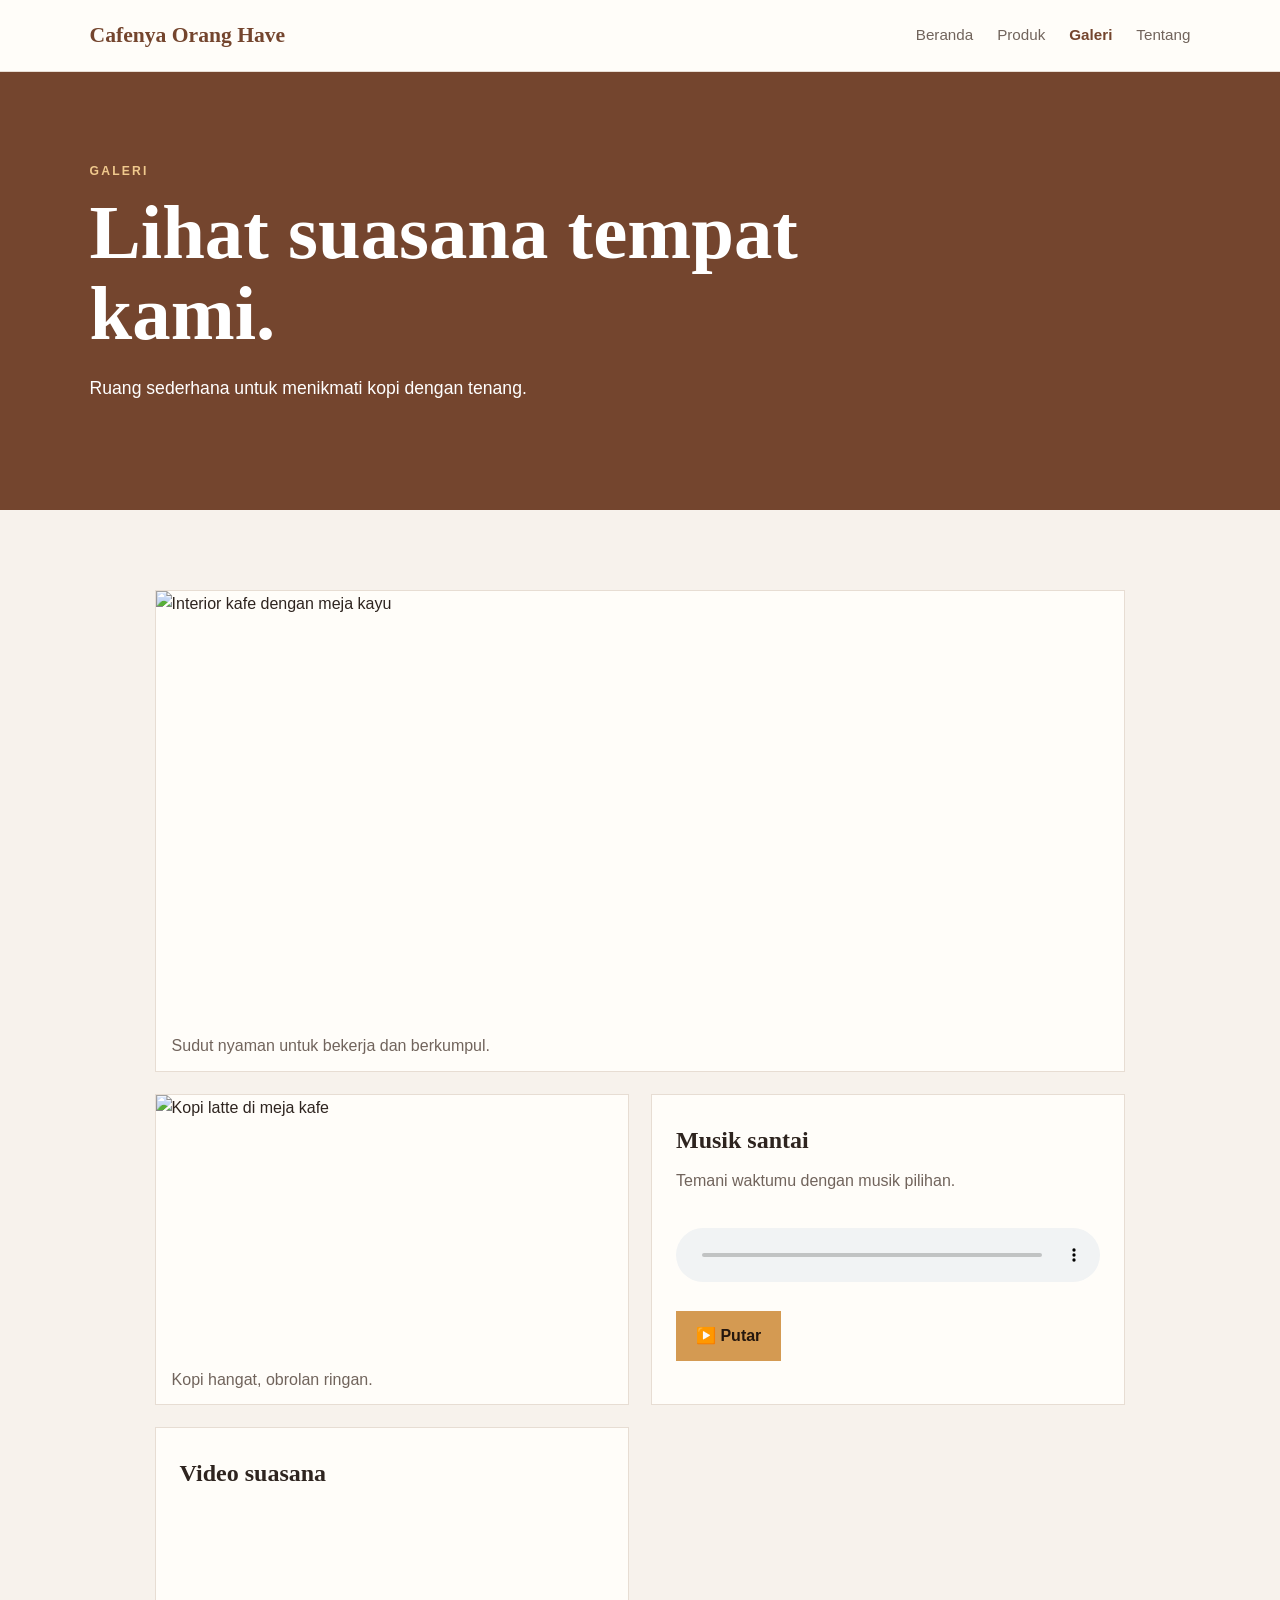
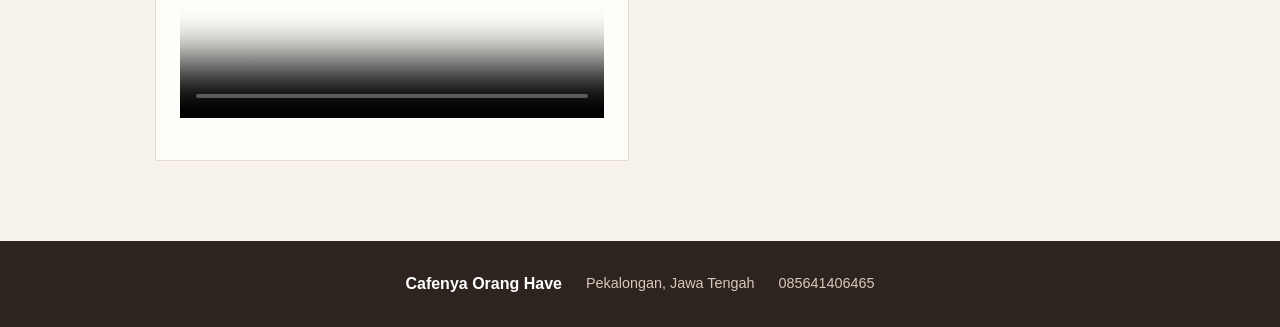
==== galeri.html @ 1b3164a5 "Sederhanakan website kafe" ====
<!DOCTYPE html>
<html lang="id">
<head><meta charset="UTF-8"><meta name="viewport" content="width=device-width, initial-scale=1.0"><title>Galeri | Cafenya Orang Have</title><link rel="stylesheet" href="css/style.css"></head>
<body>
	<header class="site-header"><a class="logo" href="index.html">Cafenya Orang Have</a><nav aria-label="Navigasi utama"><a href="index.html">Beranda</a><a href="produk.html">Produk</a><a class="active" href="galeri.html">Galeri</a><a href="tentang.html">Tentang</a></nav></header>
	<main>
		<section class="page-heading"><p class="eyebrow">GALERI</p><h1>Lihat suasana tempat kami.</h1><p>Ruang sederhana untuk menikmati kopi dengan tenang.</p></section>
		<section class="section gallery-grid"><figure class="gallery-main"><img src="https://images.unsplash.com/photo-1497366754035-f200968a6e72?auto=format&fit=crop&w=1200&q=80" alt="Interior kafe dengan meja kayu"><figcaption>Sudut nyaman untuk bekerja dan berkumpul.</figcaption></figure><figure><img src="https://images.unsplash.com/photo-1495474472287-4d71bcdd2085?auto=format&fit=crop&w=800&q=80" alt="Kopi latte di meja kafe"><figcaption>Kopi hangat, obrolan ringan.</figcaption></figure><article class="media-box"><h2>Musik santai</h2><p>Temani waktumu dengan musik pilihan.</p><audio id="cafeAudio" controls preload="none"><source src="https://www.soundhelix.com/examples/mp3/SoundHelix-Song-1.mp3" type="audio/mpeg">Browser tidak mendukung audio.</audio><button class="button button-primary" id="audioToggle" type="button">Putar musik</button></article><article class="media-box"><h2>Video suasana</h2><video controls preload="metadata" poster="https://images.unsplash.com/photo-1495474472287-4d71bcdd2085?auto=format&fit=crop&w=800&q=80"><source src="https://interactive-examples.mdn.mozilla.net/media/cc0-videos/flower.mp4" type="video/mp4">Browser tidak mendukung video.</video></article></section>
	</main>
	<footer><strong>Cafenya Orang Have</strong><span>Pekalongan, Jawa Tengah</span><span>085641406465</span></footer><script src="js/script.js"></script>
</body></html>
---- css/style.css ----
:root {
  --ink: #2e241f;
  --muted: #71645c;
  --coffee: #74452e;
  --cream: #f7f2ec;
  --paper: #fffdf9;
  --line: #e7ddd3;
  --accent: #d49a52;
}

* { box-sizing: border-box; }
html { scroll-behavior: smooth; }
body { margin: 0; background: var(--cream); color: var(--ink); font-family: "Trebuchet MS", sans-serif; line-height: 1.6; }
img, video { display: block; max-width: 100%; }
a { color: inherit; }

.site-header { align-items: center; background: var(--paper); border-bottom: 1px solid var(--line); display: flex; justify-content: space-between; padding: 18px 7%; position: sticky; top: 0; z-index: 10; }
.logo { color: var(--coffee); font-family: Georgia, serif; font-size: 1.35rem; font-weight: bold; text-decoration: none; }
nav { display: flex; flex-wrap: wrap; gap: 24px; }
nav a { color: var(--muted); font-size: .95rem; text-decoration: none; }
nav a:hover, nav a.active { color: var(--coffee); font-weight: bold; }

.hero { align-items: center; background: linear-gradient(90deg, rgba(39, 25, 18, .9), rgba(39, 25, 18, .3)), url("https://images.unsplash.com/photo-1497366754035-f200968a6e72?auto=format&fit=crop&w=1800&q=85") center/cover; color: white; display: flex; min-height: 600px; padding: 80px 8%; }
.hero-content { max-width: 650px; }
.hero h1, .page-heading h1 { font-family: Georgia, serif; font-size: clamp(2.6rem, 6vw, 5rem); line-height: 1.05; margin: 12px 0 20px; }
.hero p:not(.eyebrow), .page-heading p:not(.eyebrow) { font-size: 1.1rem; max-width: 600px; }
.eyebrow { color: var(--accent); font-size: .76rem; font-weight: bold; letter-spacing: .18em; margin: 0 0 12px; }
.page-heading { background: var(--coffee); color: white; padding: 90px 7%; }
.page-heading .eyebrow { color: #f0c98d; }
.page-heading h1 { max-width: 750px; }

.section { margin: 0 auto; max-width: 1150px; padding: 80px 7%; }
.section h2, .info-box h2, .media-box h2 { font-family: Georgia, serif; line-height: 1.15; margin: 8px 0 14px; }
.section-lead { color: var(--muted); max-width: 650px; }
.button-row { display: flex; flex-wrap: wrap; gap: 12px; margin-top: 28px; }
.button { border: 0; cursor: pointer; display: inline-block; font: inherit; font-weight: bold; padding: 12px 20px; text-decoration: none; }
.button-primary { background: var(--accent); color: #25170e; }
.button-light { background: white; color: var(--coffee); }
.feature-grid, .product-grid, .info-grid { display: grid; gap: 22px; grid-template-columns: repeat(3, 1fr); margin-top: 36px; }
.feature { border-top: 2px solid var(--accent); padding-top: 18px; }
.feature-number { color: var(--accent); font-weight: bold; }
.feature h3 { font-family: Georgia, serif; font-size: 1.35rem; margin: 16px 0 8px; }
.feature p, .product-card p, .info-box p, .media-box p { color: var(--muted); margin-top: 0; }

.product-grid { grid-template-columns: repeat(2, 1fr); }
.product-card, .info-box, .media-box { background: var(--paper); border: 1px solid var(--line); padding: 24px; }
.product-card { display: grid; grid-template-columns: 150px 1fr; gap: 20px; }
.product-card img { height: 150px; object-fit: cover; width: 100%; }
.product-card h2 { font-size: 1.3rem; }
.product-card strong { color: var(--coffee); }
.tag { color: var(--coffee); font-size: .75rem; font-weight: bold; letter-spacing: .08em; text-transform: uppercase; }
.price-section { border-top: 1px solid var(--line); max-width: none; }
.table-wrap { overflow-x: auto; }
table { border-collapse: collapse; margin-top: 25px; min-width: 550px; width: 100%; }
th, td { border-bottom: 1px solid var(--line); padding: 14px; text-align: left; }
th { color: var(--coffee); }

.gallery-grid { display: grid; gap: 22px; grid-template-columns: repeat(2, 1fr); }
.gallery-grid figure { background: var(--paper); border: 1px solid var(--line); margin: 0; }
.gallery-grid figure img { height: 260px; object-fit: cover; width: 100%; }
.gallery-grid figcaption { color: var(--muted); padding: 12px 16px; }
.gallery-main { grid-column: 1 / -1; }
.gallery-main img { height: 430px !important; }
.media-box audio, .media-box video { margin: 18px 0; width: 100%; }
.media-box .button { margin-top: 4px; }
.split-section { align-items: center; display: grid; gap: 50px; grid-template-columns: 1fr 1fr; }
.split-section img { height: 360px; object-fit: cover; width: 100%; }
.notice { color: var(--coffee) !important; font-weight: bold; min-height: 26px; }
.info-grid { grid-template-columns: repeat(3, 1fr); }
.info-box strong { color: var(--coffee); }
.text-link { color: var(--coffee); font-weight: bold; }
footer { align-items: center; background: #2e241f; color: white; display: flex; flex-wrap: wrap; gap: 24px; justify-content: center; padding: 30px 7%; }
footer span { color: #d8c8bb; font-size: .9rem; }

@media (max-width: 760px) {
  .site-header { align-items: flex-start; flex-direction: column; gap: 12px; }
  nav { gap: 14px; }
  .hero { min-height: 520px; padding: 60px 7%; }
  .section { padding-bottom: 60px; padding-top: 60px; }
  .feature-grid, .info-grid, .product-grid, .gallery-grid, .split-section { grid-template-columns: 1fr; }
  .gallery-main { grid-column: auto; }
  .gallery-main img, .gallery-grid figure img { height: 280px !important; }
  .product-card { grid-template-columns: 110px 1fr; padding: 16px; }
  .product-card img { height: 110px; }
  footer { align-items: flex-start; flex-direction: column; gap: 6px; }
}
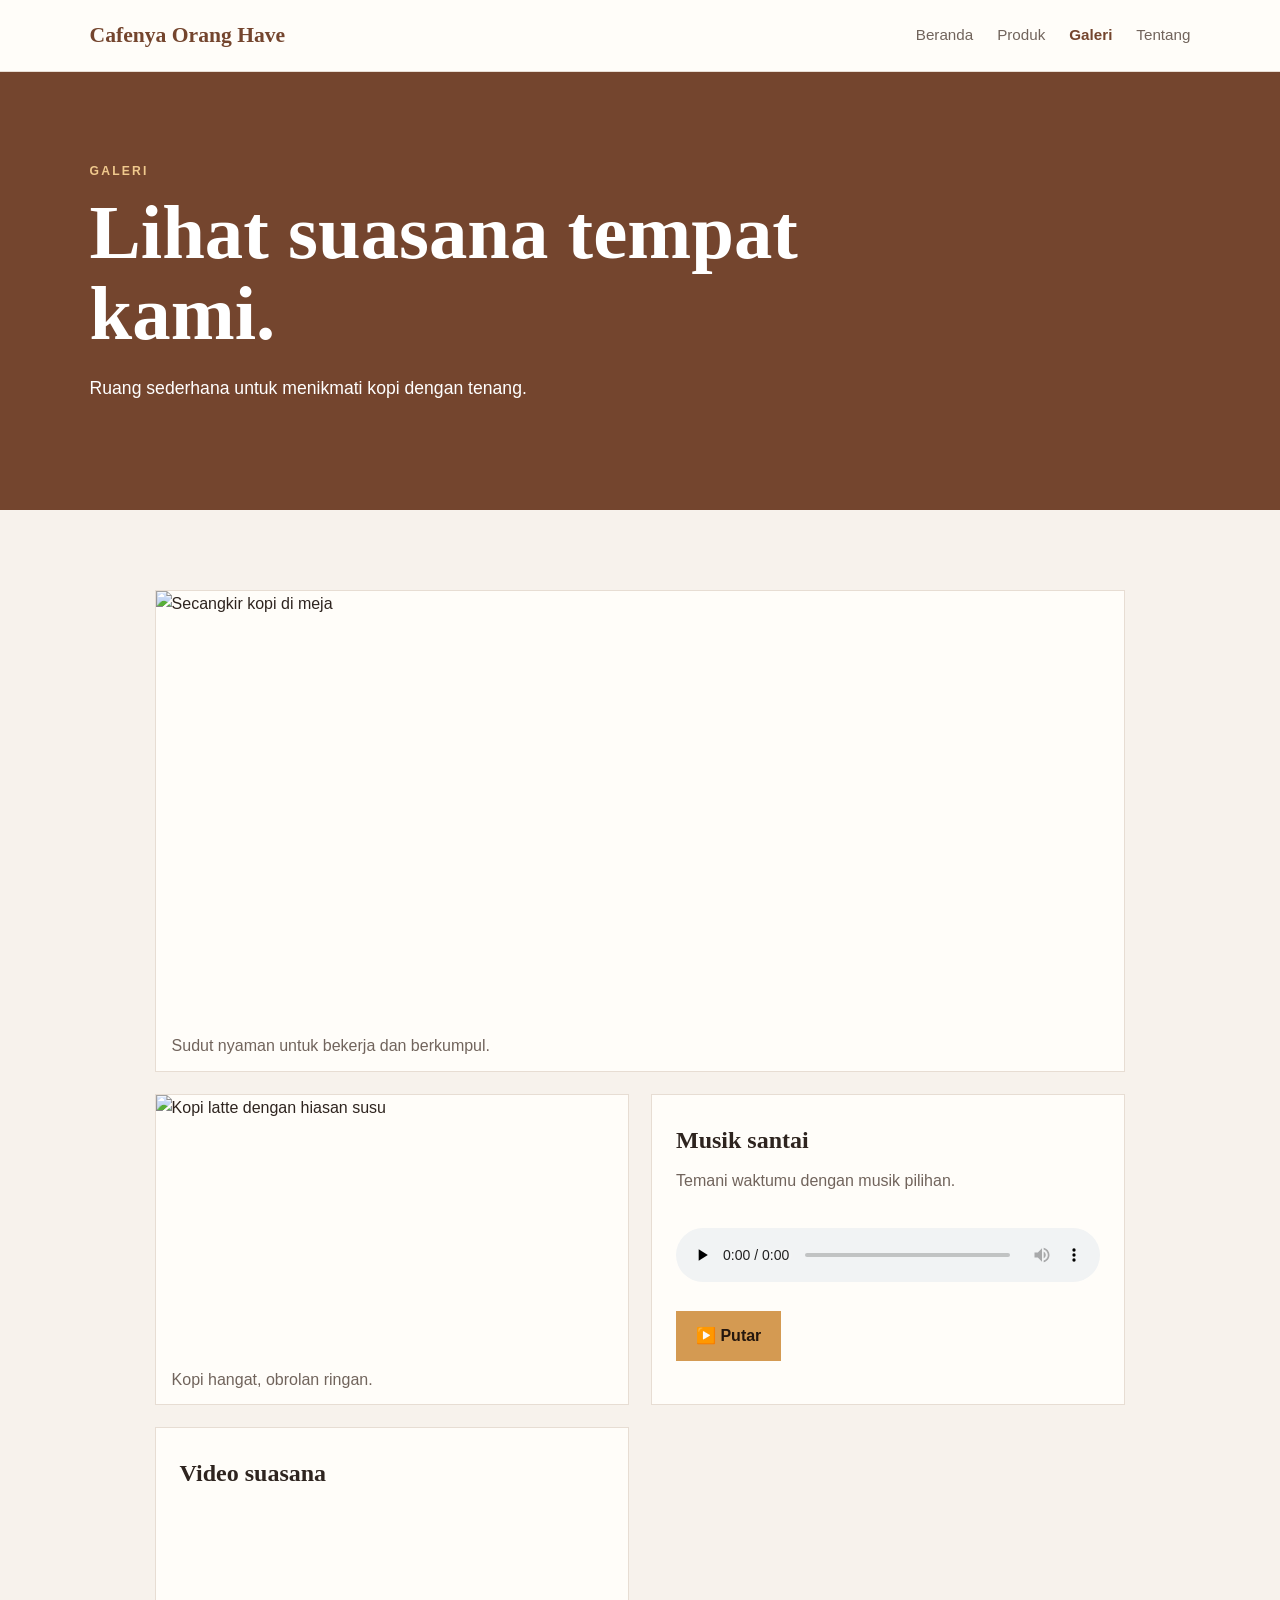
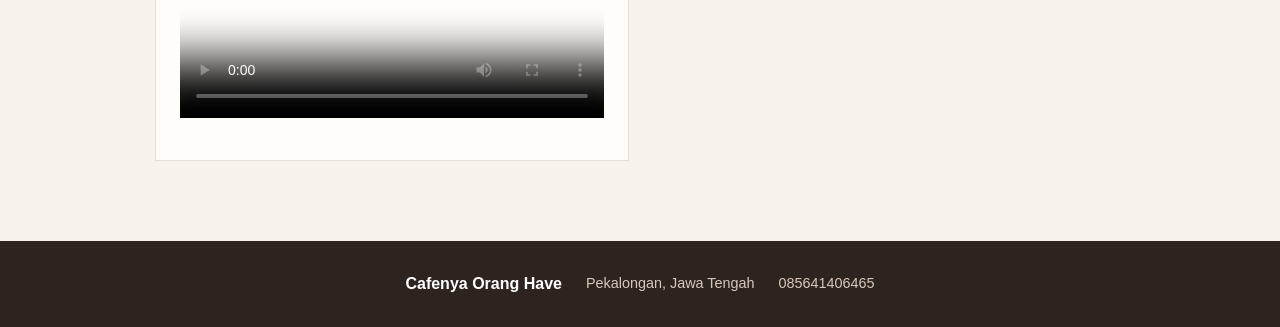
==== commit c9e980e8: "Ganti gambar Unsplash dengan Wikimedia" ====
--- a/galeri.html
+++ b/galeri.html
@@ -5,7 +5,7 @@
 	<header class="site-header"><a class="logo" href="index.html">Cafenya Orang Have</a><nav aria-label="Navigasi utama"><a href="index.html">Beranda</a><a href="produk.html">Produk</a><a class="active" href="galeri.html">Galeri</a><a href="tentang.html">Tentang</a></nav></header>
 	<main>
 		<section class="page-heading"><p class="eyebrow">GALERI</p><h1>Lihat suasana tempat kami.</h1><p>Ruang sederhana untuk menikmati kopi dengan tenang.</p></section>
-		<section class="section gallery-grid"><figure class="gallery-main"><img src="https://images.unsplash.com/photo-1497366754035-f200968a6e72?auto=format&fit=crop&w=1200&q=80" alt="Interior kafe dengan meja kayu"><figcaption>Sudut nyaman untuk bekerja dan berkumpul.</figcaption></figure><figure><img src="https://images.unsplash.com/photo-1495474472287-4d71bcdd2085?auto=format&fit=crop&w=800&q=80" alt="Kopi latte di meja kafe"><figcaption>Kopi hangat, obrolan ringan.</figcaption></figure><article class="media-box"><h2>Musik santai</h2><p>Temani waktumu dengan musik pilihan.</p><audio id="cafeAudio" controls preload="none"><source src="https://www.soundhelix.com/examples/mp3/SoundHelix-Song-1.mp3" type="audio/mpeg">Browser tidak mendukung audio.</audio><button class="button button-primary" id="audioToggle" type="button">Putar musik</button></article><article class="media-box"><h2>Video suasana</h2><video controls preload="metadata" poster="https://images.unsplash.com/photo-1495474472287-4d71bcdd2085?auto=format&fit=crop&w=800&q=80"><source src="https://interactive-examples.mdn.mozilla.net/media/cc0-videos/flower.mp4" type="video/mp4">Browser tidak mendukung video.</video></article></section>
+		<section class="section gallery-grid"><figure class="gallery-main"><img src="https://upload.wikimedia.org/wikipedia/commons/4/45/A_small_cup_of_coffee.JPG" alt="Secangkir kopi di meja"><figcaption>Sudut nyaman untuk bekerja dan berkumpul.</figcaption></figure><figure><img src="https://upload.wikimedia.org/wikipedia/commons/0/04/Latte_art_3.jpg" alt="Kopi latte dengan hiasan susu"><figcaption>Kopi hangat, obrolan ringan.</figcaption></figure><article class="media-box"><h2>Musik santai</h2><p>Temani waktumu dengan musik pilihan.</p><audio id="cafeAudio" controls preload="none"><source src="https://www.soundhelix.com/examples/mp3/SoundHelix-Song-1.mp3" type="audio/mpeg">Browser tidak mendukung audio.</audio><button class="button button-primary" id="audioToggle" type="button">Putar musik</button></article><article class="media-box"><h2>Video suasana</h2><video controls preload="metadata" poster="https://upload.wikimedia.org/wikipedia/commons/0/04/Latte_art_3.jpg"><source src="https://interactive-examples.mdn.mozilla.net/media/cc0-videos/flower.mp4" type="video/mp4">Browser tidak mendukung video.</video></article></section>
 	</main>
 	<footer><strong>Cafenya Orang Have</strong><span>Pekalongan, Jawa Tengah</span><span>085641406465</span></footer><script src="js/script.js"></script>
 </body></html>
--- a/css/style.css
+++ b/css/style.css
@@ -20,7 +20,7 @@
 nav a { color: var(--muted); font-size: .95rem; text-decoration: none; }
 nav a:hover, nav a.active { color: var(--coffee); font-weight: bold; }
 
-.hero { align-items: center; background: linear-gradient(90deg, rgba(39, 25, 18, .9), rgba(39, 25, 18, .3)), url("https://images.unsplash.com/photo-1497366754035-f200968a6e72?auto=format&fit=crop&w=1800&q=85") center/cover; color: white; display: flex; min-height: 600px; padding: 80px 8%; }
+.hero { align-items: center; background: linear-gradient(90deg, rgba(39, 25, 18, .9), rgba(39, 25, 18, .3)), url("https://upload.wikimedia.org/wikipedia/commons/4/45/A_small_cup_of_coffee.JPG") center/cover; color: white; display: flex; min-height: 600px; padding: 80px 8%; }
 .hero-content { max-width: 650px; }
 .hero h1, .page-heading h1 { font-family: Georgia, serif; font-size: clamp(2.6rem, 6vw, 5rem); line-height: 1.05; margin: 12px 0 20px; }
 .hero p:not(.eyebrow), .page-heading p:not(.eyebrow) { font-size: 1.1rem; max-width: 600px; }
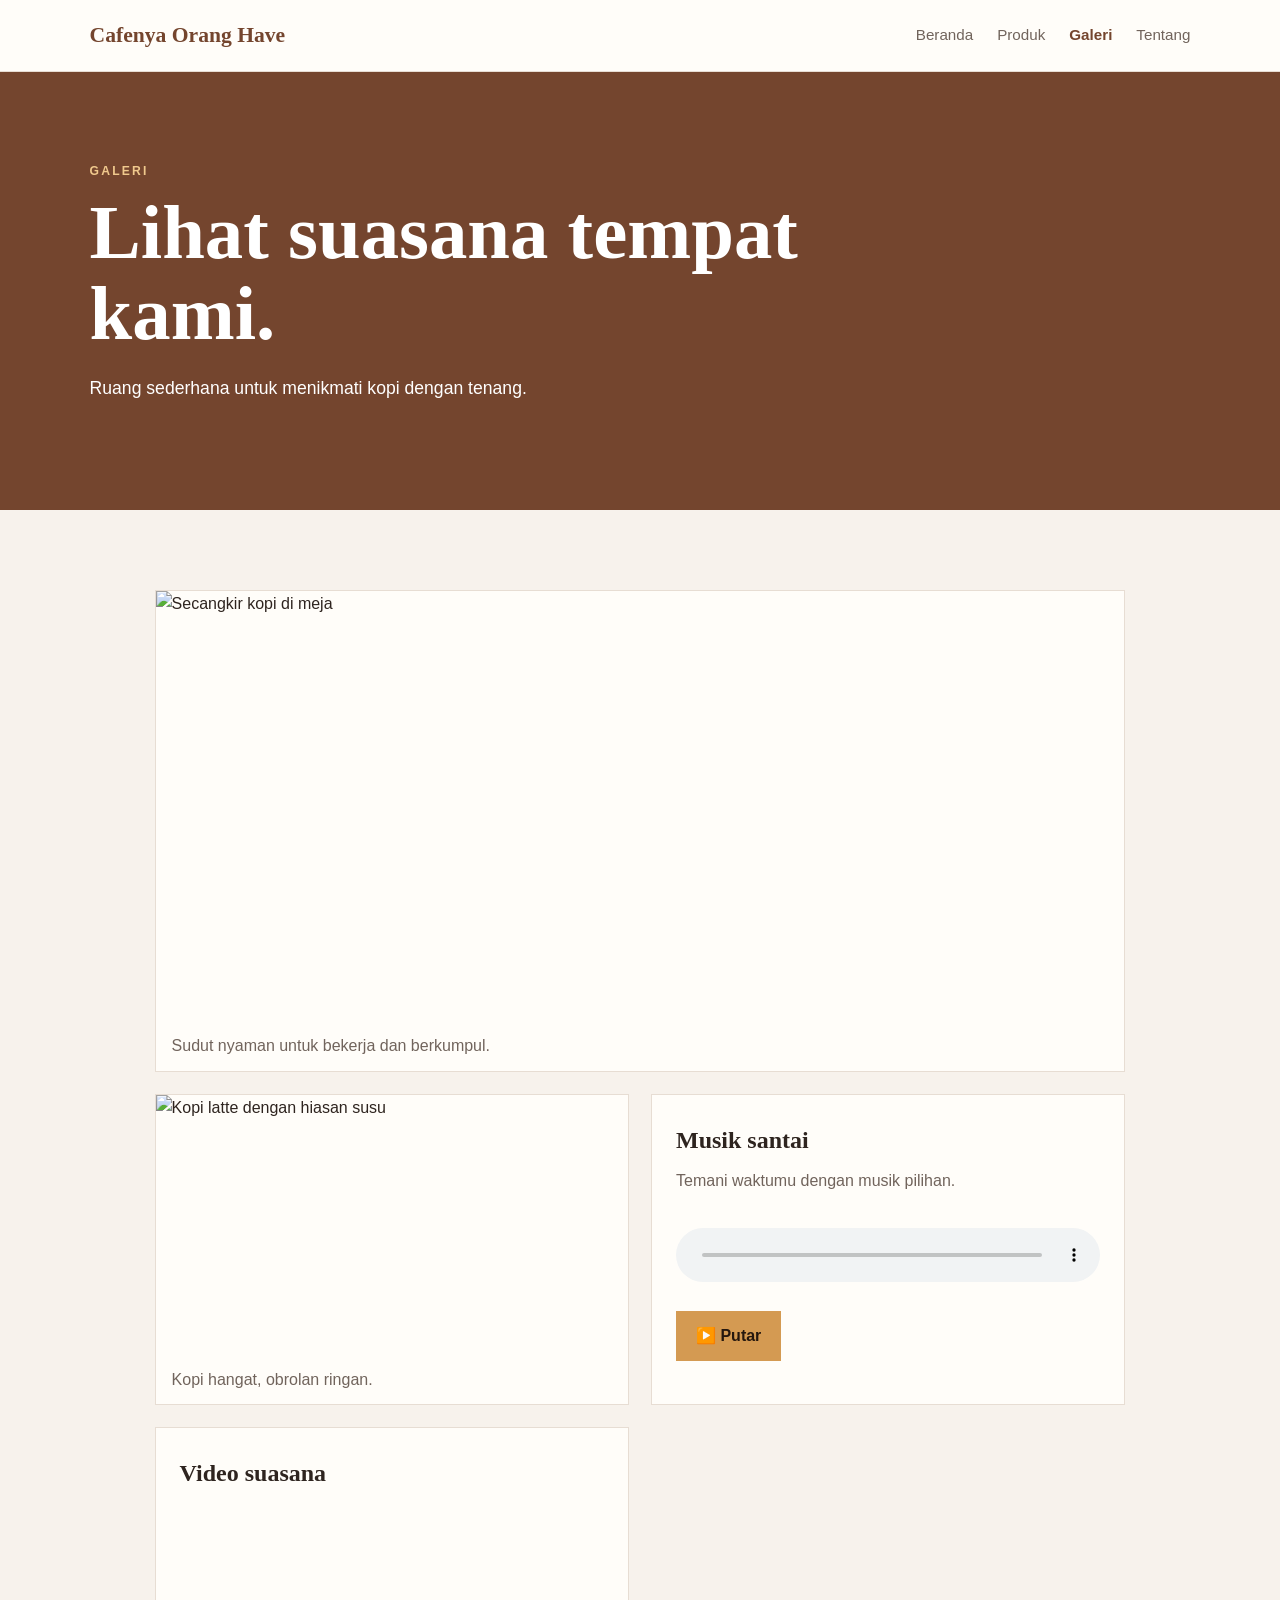
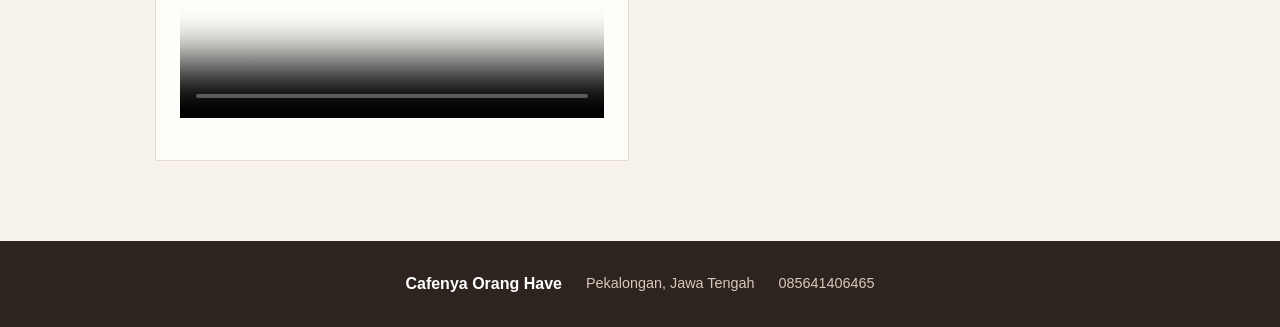
==== commit 9bd472b0: "Perbaiki URL gambar yang rusak" ====
--- a/galeri.html
+++ b/galeri.html
@@ -5,7 +5,7 @@
 	<header class="site-header"><a class="logo" href="index.html">Cafenya Orang Have</a><nav aria-label="Navigasi utama"><a href="index.html">Beranda</a><a href="produk.html">Produk</a><a class="active" href="galeri.html">Galeri</a><a href="tentang.html">Tentang</a></nav></header>
 	<main>
 		<section class="page-heading"><p class="eyebrow">GALERI</p><h1>Lihat suasana tempat kami.</h1><p>Ruang sederhana untuk menikmati kopi dengan tenang.</p></section>
-		<section class="section gallery-grid"><figure class="gallery-main"><img src="https://upload.wikimedia.org/wikipedia/commons/4/45/A_small_cup_of_coffee.JPG" alt="Secangkir kopi di meja"><figcaption>Sudut nyaman untuk bekerja dan berkumpul.</figcaption></figure><figure><img src="https://upload.wikimedia.org/wikipedia/commons/0/04/Latte_art_3.jpg" alt="Kopi latte dengan hiasan susu"><figcaption>Kopi hangat, obrolan ringan.</figcaption></figure><article class="media-box"><h2>Musik santai</h2><p>Temani waktumu dengan musik pilihan.</p><audio id="cafeAudio" controls preload="none"><source src="https://www.soundhelix.com/examples/mp3/SoundHelix-Song-1.mp3" type="audio/mpeg">Browser tidak mendukung audio.</audio><button class="button button-primary" id="audioToggle" type="button">Putar musik</button></article><article class="media-box"><h2>Video suasana</h2><video controls preload="metadata" poster="https://upload.wikimedia.org/wikipedia/commons/0/04/Latte_art_3.jpg"><source src="https://interactive-examples.mdn.mozilla.net/media/cc0-videos/flower.mp4" type="video/mp4">Browser tidak mendukung video.</video></article></section>
+		<section class="section gallery-grid"><figure class="gallery-main"><img src="https://upload.wikimedia.org/wikipedia/commons/7/76/Coffee_cup.jpg" alt="Secangkir kopi di meja"><figcaption>Sudut nyaman untuk bekerja dan berkumpul.</figcaption></figure><figure><img src="https://upload.wikimedia.org/wikipedia/commons/0/06/Latte_art.jpg" alt="Kopi latte dengan hiasan susu"><figcaption>Kopi hangat, obrolan ringan.</figcaption></figure><article class="media-box"><h2>Musik santai</h2><p>Temani waktumu dengan musik pilihan.</p><audio id="cafeAudio" controls preload="none"><source src="https://www.soundhelix.com/examples/mp3/SoundHelix-Song-1.mp3" type="audio/mpeg">Browser tidak mendukung audio.</audio><button class="button button-primary" id="audioToggle" type="button">Putar musik</button></article><article class="media-box"><h2>Video suasana</h2><video controls preload="metadata" poster="https://upload.wikimedia.org/wikipedia/commons/0/06/Latte_art.jpg"><source src="https://interactive-examples.mdn.mozilla.net/media/cc0-videos/flower.mp4" type="video/mp4">Browser tidak mendukung video.</video></article></section>
 	</main>
 	<footer><strong>Cafenya Orang Have</strong><span>Pekalongan, Jawa Tengah</span><span>085641406465</span></footer><script src="js/script.js"></script>
 </body></html>
--- a/css/style.css
+++ b/css/style.css
@@ -20,7 +20,7 @@
 nav a { color: var(--muted); font-size: .95rem; text-decoration: none; }
 nav a:hover, nav a.active { color: var(--coffee); font-weight: bold; }
 
-.hero { align-items: center; background: linear-gradient(90deg, rgba(39, 25, 18, .9), rgba(39, 25, 18, .3)), url("https://upload.wikimedia.org/wikipedia/commons/4/45/A_small_cup_of_coffee.JPG") center/cover; color: white; display: flex; min-height: 600px; padding: 80px 8%; }
+.hero { align-items: center; background: linear-gradient(90deg, rgba(39, 25, 18, .9), rgba(39, 25, 18, .3)), url("https://upload.wikimedia.org/wikipedia/commons/7/76/Coffee_cup.jpg") center/cover; color: white; display: flex; min-height: 600px; padding: 80px 8%; }
 .hero-content { max-width: 650px; }
 .hero h1, .page-heading h1 { font-family: Georgia, serif; font-size: clamp(2.6rem, 6vw, 5rem); line-height: 1.05; margin: 12px 0 20px; }
 .hero p:not(.eyebrow), .page-heading p:not(.eyebrow) { font-size: 1.1rem; max-width: 600px; }
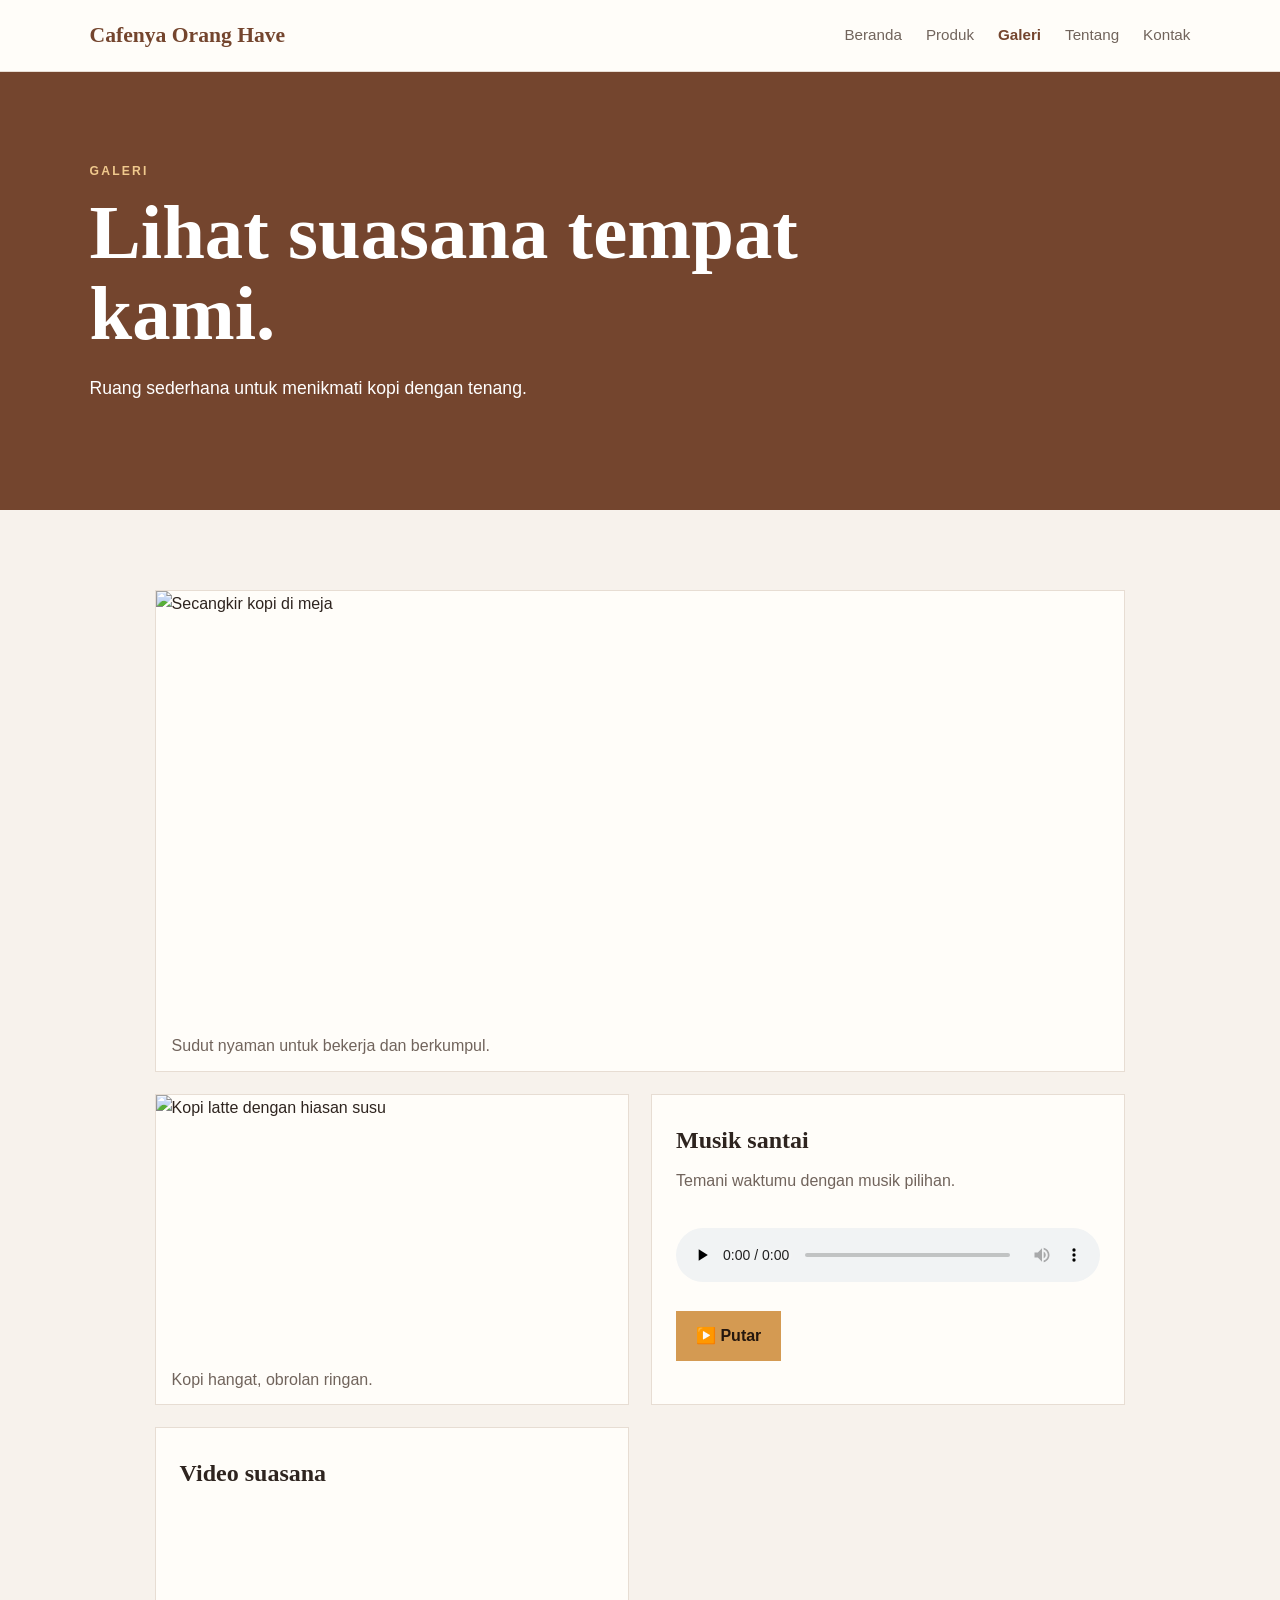
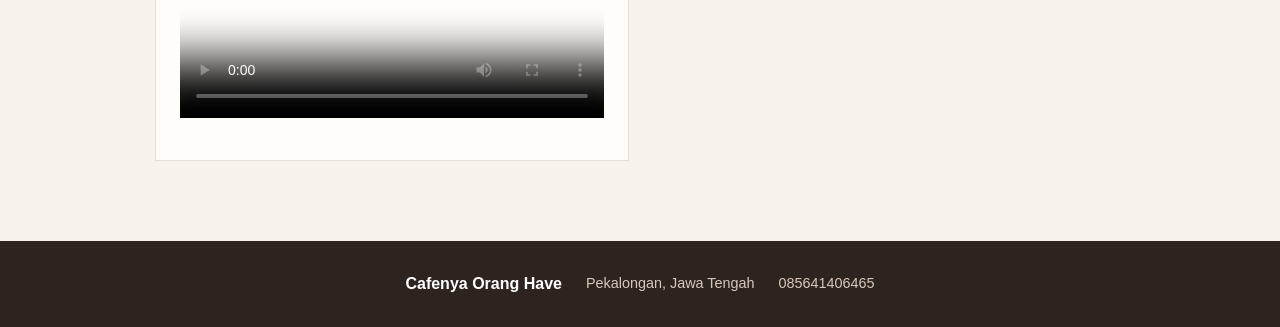
==== commit 68327c17: "Perbarui website UMKM dan aset" ====
--- a/galeri.html
+++ b/galeri.html
@@ -2,10 +2,10 @@
 <html lang="id">
 <head><meta charset="UTF-8"><meta name="viewport" content="width=device-width, initial-scale=1.0"><title>Galeri | Cafenya Orang Have</title><link rel="stylesheet" href="css/style.css"></head>
 <body>
-	<header class="site-header"><a class="logo" href="index.html">Cafenya Orang Have</a><nav aria-label="Navigasi utama"><a href="index.html">Beranda</a><a href="produk.html">Produk</a><a class="active" href="galeri.html">Galeri</a><a href="tentang.html">Tentang</a></nav></header>
+	<header class="site-header"><a class="logo" href="index.html">Cafenya Orang Have</a><nav aria-label="Navigasi utama"><a href="index.html">Beranda</a><a href="produk.html">Produk</a><a class="active" href="galeri.html">Galeri</a><a href="tentang.html">Tentang</a><a href="kontak.html">Kontak</a></nav></header>
 	<main>
 		<section class="page-heading"><p class="eyebrow">GALERI</p><h1>Lihat suasana tempat kami.</h1><p>Ruang sederhana untuk menikmati kopi dengan tenang.</p></section>
-		<section class="section gallery-grid"><figure class="gallery-main"><img src="https://upload.wikimedia.org/wikipedia/commons/7/76/Coffee_cup.jpg" alt="Secangkir kopi di meja"><figcaption>Sudut nyaman untuk bekerja dan berkumpul.</figcaption></figure><figure><img src="https://upload.wikimedia.org/wikipedia/commons/0/06/Latte_art.jpg" alt="Kopi latte dengan hiasan susu"><figcaption>Kopi hangat, obrolan ringan.</figcaption></figure><article class="media-box"><h2>Musik santai</h2><p>Temani waktumu dengan musik pilihan.</p><audio id="cafeAudio" controls preload="none"><source src="https://www.soundhelix.com/examples/mp3/SoundHelix-Song-1.mp3" type="audio/mpeg">Browser tidak mendukung audio.</audio><button class="button button-primary" id="audioToggle" type="button">Putar musik</button></article><article class="media-box"><h2>Video suasana</h2><video controls preload="metadata" poster="https://upload.wikimedia.org/wikipedia/commons/0/06/Latte_art.jpg"><source src="https://interactive-examples.mdn.mozilla.net/media/cc0-videos/flower.mp4" type="video/mp4">Browser tidak mendukung video.</video></article></section>
+		<section class="section gallery-grid"><figure class="gallery-main"><img src="https://assets.terradium.io/projects/a297a250-bbb0-5f55-bc32-b0bd9d6aa048/content/40d42fc2-e0ea-43e1-a3ba-d61d6334a533/featured.jpg" alt="Secangkir kopi di meja"><figcaption>Sudut nyaman untuk bekerja dan berkumpul.</figcaption></figure><figure><img src="https://upload.wikimedia.org/wikipedia/commons/0/06/Latte_art.jpg" alt="Kopi latte dengan hiasan susu"><figcaption>Kopi hangat, obrolan ringan.</figcaption></figure><article class="media-box"><h2>Musik santai</h2><p>Temani waktumu dengan musik pilihan.</p><audio id="cafeAudio" controls preload="none"><source src="https://www.soundhelix.com/examples/mp3/SoundHelix-Song-1.mp3" type="audio/mpeg">Browser tidak mendukung audio.</audio><button class="button button-primary" id="audioToggle" type="button">Putar musik</button></article><article class="media-box"><h2>Video suasana</h2><video controls preload="metadata" poster="https://upload.wikimedia.org/wikipedia/commons/0/06/Latte_art.jpg"><source src="https://interactive-examples.mdn.mozilla.net/media/cc0-videos/flower.mp4" type="video/mp4">Browser tidak mendukung video.</video></article></section>
 	</main>
 	<footer><strong>Cafenya Orang Have</strong><span>Pekalongan, Jawa Tengah</span><span>085641406465</span></footer><script src="js/script.js"></script>
 </body></html>
--- a/css/style.css
+++ b/css/style.css
@@ -69,6 +69,23 @@
 .info-grid { grid-template-columns: repeat(3, 1fr); }
 .info-box strong { color: var(--coffee); }
 .text-link { color: var(--coffee); font-weight: bold; }
+.contact-section { max-width: 1250px; }
+.contact-layout { display: grid; gap: 50px; grid-template-columns: minmax(220px, .7fr) minmax(0, 1.3fr); }
+.contact-layout h2 { font-family: Georgia, serif; line-height: 1.15; margin: 8px 0 14px; }
+.contact-form { background: var(--paper); border: 1px solid var(--line); padding: 28px; }
+.field { display: grid; gap: 6px; margin-bottom: 18px; }
+.field label, fieldset legend { font-weight: bold; }
+input, select, textarea { border: 1px solid var(--line); color: var(--ink); font: inherit; padding: 11px 12px; width: 100%; }
+input:focus, select:focus, textarea:focus { border-color: var(--coffee); outline: 2px solid rgba(212, 154, 82, .35); }
+.form-grid { display: grid; gap: 18px; grid-template-columns: repeat(2, 1fr); }
+fieldset { border: 1px solid var(--line); display: flex; flex-wrap: wrap; gap: 12px 22px; margin: 0 0 18px; padding: 14px; }
+fieldset legend { color: var(--coffee); padding: 0 6px; }
+fieldset label { color: var(--muted); }
+fieldset input { accent-color: var(--coffee); margin-right: 6px; width: auto; }
+.contact-form .button { border: 0; }
+.preview-box { border-top: 1px solid var(--line); margin-top: 28px; padding-top: 20px; }
+.preview-box h2 { font-size: 1.2rem; }
+.preview-box pre { background: var(--cream); color: var(--muted); overflow-x: auto; padding: 16px; white-space: pre-wrap; }
 footer { align-items: center; background: #2e241f; color: white; display: flex; flex-wrap: wrap; gap: 24px; justify-content: center; padding: 30px 7%; }
 footer span { color: #d8c8bb; font-size: .9rem; }
 
@@ -78,6 +95,7 @@
   .hero { min-height: 520px; padding: 60px 7%; }
   .section { padding-bottom: 60px; padding-top: 60px; }
   .feature-grid, .info-grid, .product-grid, .gallery-grid, .split-section { grid-template-columns: 1fr; }
+  .contact-layout, .form-grid { grid-template-columns: 1fr; }
   .gallery-main { grid-column: auto; }
   .gallery-main img, .gallery-grid figure img { height: 280px !important; }
   .product-card { grid-template-columns: 110px 1fr; padding: 16px; }
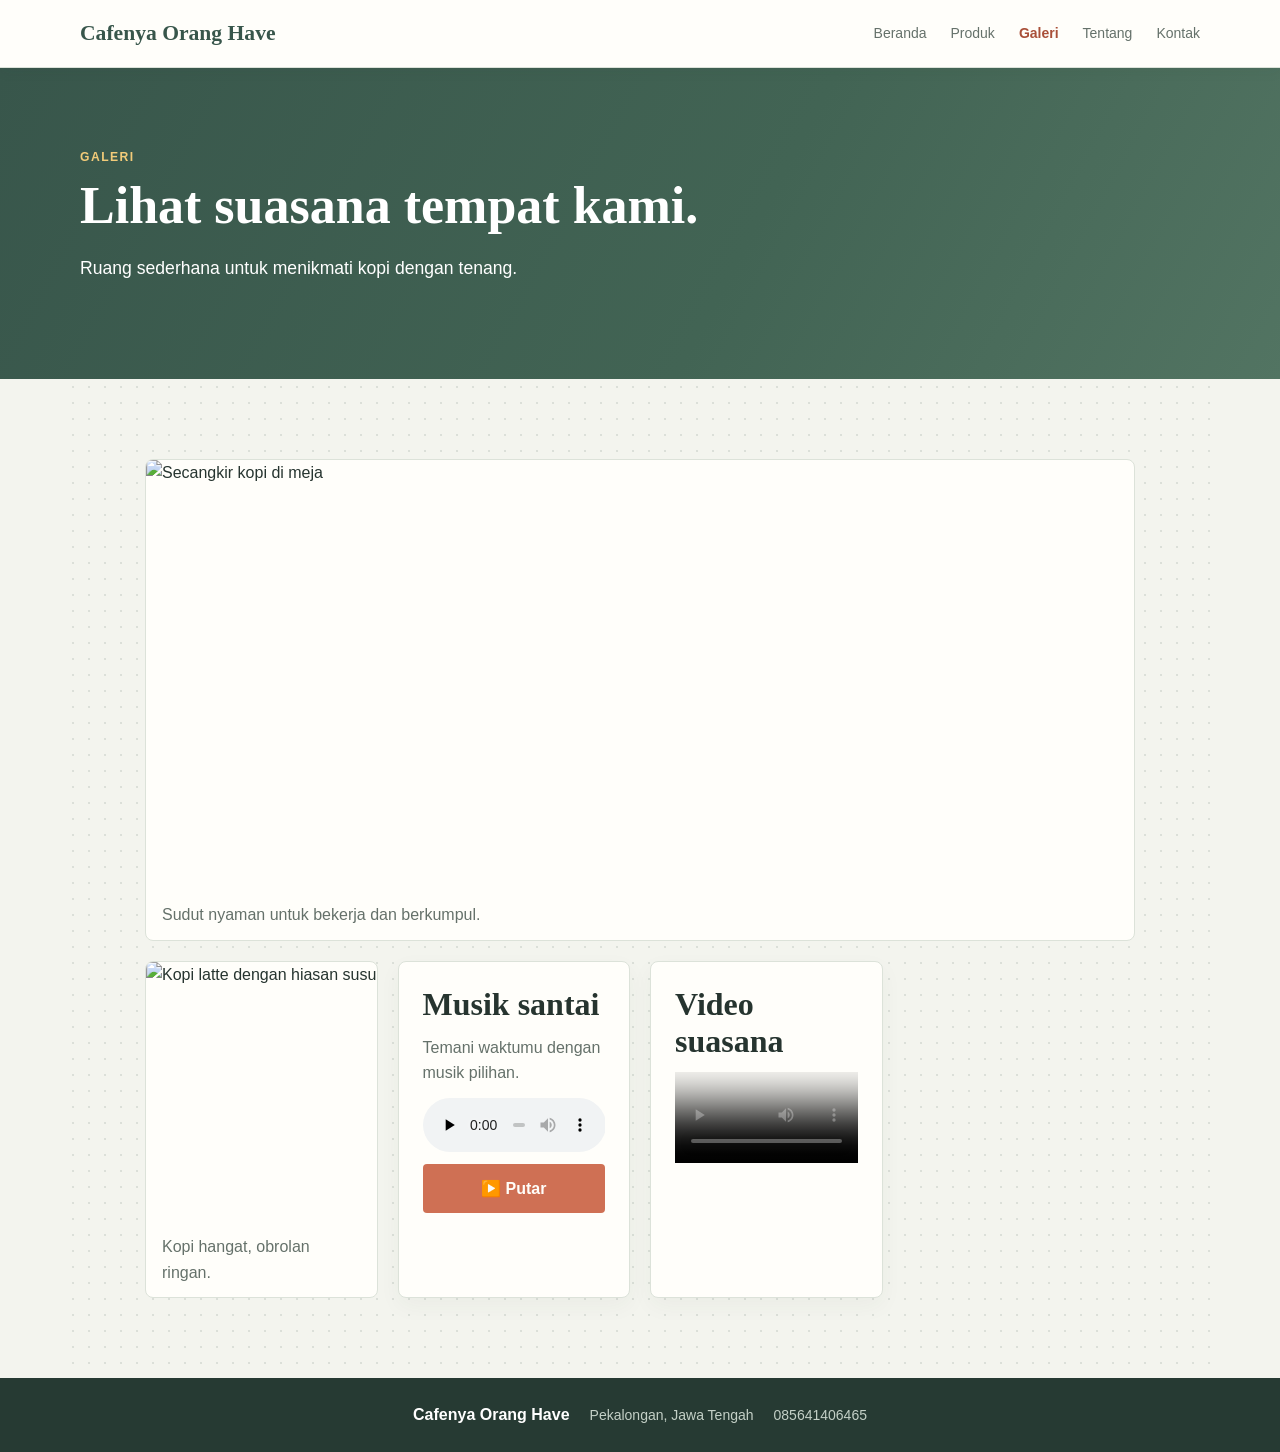
==== commit 0ca10dc5: "Complete responsive audit milestone" ====
--- a/galeri.html
+++ b/galeri.html
@@ -1,11 +1,11 @@
 <!DOCTYPE html>
 <html lang="id">
-<head><meta charset="UTF-8"><meta name="viewport" content="width=device-width, initial-scale=1.0"><title>Galeri | Cafenya Orang Have</title><link rel="stylesheet" href="css/style.css"></head>
+	<head><meta charset="UTF-8"><meta name="viewport" content="width=device-width, initial-scale=1.0"><title>Galeri | Cafenya Orang Have</title><link rel="stylesheet" href="css/style.css"><link rel="stylesheet" href="css/galeri.css"></head>
 <body>
 	<header class="site-header"><a class="logo" href="index.html">Cafenya Orang Have</a><nav aria-label="Navigasi utama"><a href="index.html">Beranda</a><a href="produk.html">Produk</a><a class="active" href="galeri.html">Galeri</a><a href="tentang.html">Tentang</a><a href="kontak.html">Kontak</a></nav></header>
 	<main>
 		<section class="page-heading"><p class="eyebrow">GALERI</p><h1>Lihat suasana tempat kami.</h1><p>Ruang sederhana untuk menikmati kopi dengan tenang.</p></section>
-		<section class="section gallery-grid"><figure class="gallery-main"><img src="https://assets.terradium.io/projects/a297a250-bbb0-5f55-bc32-b0bd9d6aa048/content/40d42fc2-e0ea-43e1-a3ba-d61d6334a533/featured.jpg" alt="Secangkir kopi di meja"><figcaption>Sudut nyaman untuk bekerja dan berkumpul.</figcaption></figure><figure><img src="https://upload.wikimedia.org/wikipedia/commons/0/06/Latte_art.jpg" alt="Kopi latte dengan hiasan susu"><figcaption>Kopi hangat, obrolan ringan.</figcaption></figure><article class="media-box"><h2>Musik santai</h2><p>Temani waktumu dengan musik pilihan.</p><audio id="cafeAudio" controls preload="none"><source src="https://www.soundhelix.com/examples/mp3/SoundHelix-Song-1.mp3" type="audio/mpeg">Browser tidak mendukung audio.</audio><button class="button button-primary" id="audioToggle" type="button">Putar musik</button></article><article class="media-box"><h2>Video suasana</h2><video controls preload="metadata" poster="https://upload.wikimedia.org/wikipedia/commons/0/06/Latte_art.jpg"><source src="https://interactive-examples.mdn.mozilla.net/media/cc0-videos/flower.mp4" type="video/mp4">Browser tidak mendukung video.</video></article></section>
+		<section class="section gallery-grid" aria-label="Galeri foto dan media"><figure class="gallery-main"><img src="https://assets.terradium.io/projects/a297a250-bbb0-5f55-bc32-b0bd9d6aa048/content/40d42fc2-e0ea-43e1-a3ba-d61d6334a533/featured.jpg" alt="Secangkir kopi di meja" width="1376" height="768"><figcaption>Sudut nyaman untuk bekerja dan berkumpul.</figcaption></figure><figure><img src="https://upload.wikimedia.org/wikipedia/commons/0/06/Latte_art.jpg" alt="Kopi latte dengan hiasan susu" width="1004" height="723"><figcaption>Kopi hangat, obrolan ringan.</figcaption></figure><article class="media-box"><h2>Musik santai</h2><p>Temani waktumu dengan musik pilihan.</p><audio id="cafeAudio" controls preload="none"><source src="https://www.soundhelix.com/examples/mp3/SoundHelix-Song-1.mp3" type="audio/mpeg">Browser tidak mendukung audio.</audio><button class="button button-primary" id="audioToggle" type="button">Putar musik</button></article><article class="media-box"><h2>Video suasana</h2><video controls preload="metadata" poster="https://upload.wikimedia.org/wikipedia/commons/0/06/Latte_art.jpg"><source src="https://interactive-examples.mdn.mozilla.net/media/cc0-videos/flower.mp4" type="video/mp4">Browser tidak mendukung video.</video></article></section>
 	</main>
 	<footer><strong>Cafenya Orang Have</strong><span>Pekalongan, Jawa Tengah</span><span>085641406465</span></footer><script src="js/script.js"></script>
 </body></html>
--- a/css/style.css
+++ b/css/style.css
@@ -1,104 +1,159 @@
 :root {
-  --ink: #2e241f;
-  --muted: #71645c;
-  --coffee: #74452e;
-  --cream: #f7f2ec;
-  --paper: #fffdf9;
-  --line: #e7ddd3;
-  --accent: #d49a52;
+  --ink: #26342f;
+  --muted: #65716a;
+  --coffee: #38564b;
+  --cream: #f3f4ee;
+  --paper: #fffefa;
+  --line: #dce2d9;
+  --accent: #cf7054;
+  --accent-deep: #a94f38;
+  --honey: #d5a84f;
+  --sage: #e5ebe3;
+  --footer: #263a33;
+  --footer-muted: #c4d0c7;
+  --focus-ring: rgba(207, 112, 84, .32);
+  --space-1: 4px;
+  --space-2: 8px;
+  --space-3: 12px;
+  --space-4: 16px;
+  --space-5: 20px;
+  --space-6: 24px;
+  --space-7: 28px;
+  --space-8: 32px;
+  --space-10: 40px;
+  --space-12: 48px;
+  --space-15: 60px;
+  --space-20: 80px;
+  --radius-sm: 4px;
+  --radius-md: 8px;
+  --font-body: "Trebuchet MS", sans-serif;
+  --font-display: Georgia, serif;
+  --text-small: .875rem;
+  --text-body: 1rem;
+  --text-lead: 1.1rem;
+  --text-subheading: 1.35rem;
+  --text-display: clamp(1.75rem, calc(1.25rem + 2.5vw), 3.5rem);
+  --page-gutter: clamp(20px, 7vw, 80px);
 }
 
-* { box-sizing: border-box; }
+*,
+*::before,
+*::after { box-sizing: border-box; }
 html { scroll-behavior: smooth; }
-body { margin: 0; background: var(--cream); color: var(--ink); font-family: "Trebuchet MS", sans-serif; line-height: 1.6; }
+body { margin: 0; background: var(--cream); color: var(--ink); font-family: var(--font-body); font-size: var(--text-body); line-height: 1.6; }
+h1, h2, h3 { color: inherit; font-family: var(--font-display); line-height: 1.15; }
+h2 { font-size: 2rem; }
 img, video { display: block; max-width: 100%; }
+audio { max-width: 100%; }
 a { color: inherit; }
+a:focus-visible, button:focus-visible, input:focus-visible, select:focus-visible, textarea:focus-visible { outline: 2px solid var(--coffee); outline-offset: 3px; }
 
-.site-header { align-items: center; background: var(--paper); border-bottom: 1px solid var(--line); display: flex; justify-content: space-between; padding: 18px 7%; position: sticky; top: 0; z-index: 10; }
-.logo { color: var(--coffee); font-family: Georgia, serif; font-size: 1.35rem; font-weight: bold; text-decoration: none; }
-nav { display: flex; flex-wrap: wrap; gap: 24px; }
-nav a { color: var(--muted); font-size: .95rem; text-decoration: none; }
-nav a:hover, nav a.active { color: var(--coffee); font-weight: bold; }
+.site-header { align-items: center; background: var(--paper); border-bottom: 1px solid var(--line); box-shadow: 0 3px 14px rgba(38, 58, 51, .05); display: flex; justify-content: space-between; padding: var(--space-4) var(--page-gutter); position: sticky; top: 0; z-index: 10; }
+.logo, .brand { color: var(--coffee); font-family: var(--font-display); font-size: 1.35rem; font-weight: bold; text-decoration: none; }
+nav { display: flex; flex-wrap: wrap; gap: var(--space-6); }
+nav a { color: var(--muted); font-size: var(--text-small); text-decoration: none; }
+nav a:hover, nav a.active, nav a[aria-current="page"] { color: var(--accent-deep); font-weight: bold; }
+.nav { align-items: center; flex: 1; }
+.nav ul { display: flex; flex-wrap: wrap; gap: var(--space-5); list-style: none; margin: 0 0 0 auto; padding: 0; }
+.nav a { display: inline-block; padding: var(--space-2) 0; }
+.skip-link { background: var(--paper); border: 1px solid var(--line); border-radius: var(--radius-sm); left: var(--space-4); padding: var(--space-2) var(--space-3); position: absolute; top: -100px; z-index: 20; }
+.skip-link:focus { top: var(--space-4); }
 
-.hero { align-items: center; background: linear-gradient(90deg, rgba(39, 25, 18, .9), rgba(39, 25, 18, .3)), url("https://upload.wikimedia.org/wikipedia/commons/7/76/Coffee_cup.jpg") center/cover; color: white; display: flex; min-height: 600px; padding: 80px 8%; }
+.hero { align-items: center; background: linear-gradient(90deg, rgba(28, 48, 40, .91), rgba(38, 61, 51, .34)), url("https://encrypted-tbn0.gstatic.com/images?q=tbn:ANd9GcRxkF2Qh8Mg9f2MZItOFIrlC7o8lB_KImjuRpJ8rQwmgIERSnuZ1sCwY2Ku&s=10") center/cover; color: white; display: flex; min-height: 600px; padding: var(--space-20) var(--page-gutter); }
 .hero-content { max-width: 650px; }
-.hero h1, .page-heading h1 { font-family: Georgia, serif; font-size: clamp(2.6rem, 6vw, 5rem); line-height: 1.05; margin: 12px 0 20px; }
-.hero p:not(.eyebrow), .page-heading p:not(.eyebrow) { font-size: 1.1rem; max-width: 600px; }
-.eyebrow { color: var(--accent); font-size: .76rem; font-weight: bold; letter-spacing: .18em; margin: 0 0 12px; }
-.page-heading { background: var(--coffee); color: white; padding: 90px 7%; }
-.page-heading .eyebrow { color: #f0c98d; }
+.hero h1, .page-heading h1 { font-size: var(--text-display); line-height: 1.05; margin: var(--space-3) 0 var(--space-5); }
+.hero p:not(.eyebrow), .page-heading p:not(.eyebrow) { font-size: var(--text-lead); max-width: 600px; }
+.eyebrow { color: var(--accent-deep); font-size: .76rem; font-weight: bold; letter-spacing: .12em; margin: 0 0 var(--space-3); }
+.hero .eyebrow, .page-heading .eyebrow { color: #f2cb79; }
+.page-heading { background: linear-gradient(118deg, #38564b 0%, #426454 58%, #527462 100%); color: white; padding: var(--space-20) var(--page-gutter); }
 .page-heading h1 { max-width: 750px; }
 
-.section { margin: 0 auto; max-width: 1150px; padding: 80px 7%; }
-.section h2, .info-box h2, .media-box h2 { font-family: Georgia, serif; line-height: 1.15; margin: 8px 0 14px; }
+.section { margin: 0 auto; max-width: 1150px; padding: var(--space-20) var(--page-gutter); }
+.section h2, .info-box h2, .media-box h2 { margin: var(--space-2) 0 var(--space-3); }
 .section-lead { color: var(--muted); max-width: 650px; }
-.button-row { display: flex; flex-wrap: wrap; gap: 12px; margin-top: 28px; }
-.button { border: 0; cursor: pointer; display: inline-block; font: inherit; font-weight: bold; padding: 12px 20px; text-decoration: none; }
-.button-primary { background: var(--accent); color: #25170e; }
-.button-light { background: white; color: var(--coffee); }
-.feature-grid, .product-grid, .info-grid { display: grid; gap: 22px; grid-template-columns: repeat(3, 1fr); margin-top: 36px; }
-.feature { border-top: 2px solid var(--accent); padding-top: 18px; }
-.feature-number { color: var(--accent); font-weight: bold; }
-.feature h3 { font-family: Georgia, serif; font-size: 1.35rem; margin: 16px 0 8px; }
+.button-row { display: flex; flex-wrap: wrap; gap: var(--space-3); margin-top: var(--space-7); }
+.button { border: 0; border-radius: var(--radius-sm); cursor: pointer; display: inline-block; font: inherit; font-weight: bold; padding: var(--space-3) var(--space-5); text-decoration: none; }
+.button-primary { background: var(--accent); color: #fffefa; }
+.button-light { background: var(--paper); color: var(--coffee); }
+.button:hover { filter: brightness(.94); transform: translateY(-1px); }
+.feature-grid, .product-grid, .info-grid { display: grid; gap: var(--space-5); grid-template-columns: repeat(3, minmax(0, 1fr)); margin-top: var(--space-8); }
+.feature-grid { grid-template-columns: repeat(auto-fit, minmax(min(100%, 220px), 1fr)); }
+.feature { border-top: 2px solid var(--honey); display: flex; flex-direction: column; padding-top: var(--space-4); }
+.feature-number { color: var(--accent-deep); font-weight: bold; }
+.feature h3 { font-size: var(--text-subheading); margin: var(--space-4) 0 var(--space-2); }
 .feature p, .product-card p, .info-box p, .media-box p { color: var(--muted); margin-top: 0; }
 
 .product-grid { grid-template-columns: repeat(2, 1fr); }
-.product-card, .info-box, .media-box { background: var(--paper); border: 1px solid var(--line); padding: 24px; }
-.product-card { display: grid; grid-template-columns: 150px 1fr; gap: 20px; }
-.product-card img { height: 150px; object-fit: cover; width: 100%; }
-.product-card h2 { font-size: 1.3rem; }
-.product-card strong { color: var(--coffee); }
+.product-card, .info-box, .media-box { background: var(--paper); border: 1px solid var(--line); border-radius: var(--radius-md); box-shadow: 0 8px 22px rgba(38, 58, 51, .045); padding: var(--space-6); }
+.product-card { display: flex; flex-direction: column; gap: var(--space-4); }
+.product-card > img { aspect-ratio: 16 / 9; border-radius: var(--radius-sm); height: auto; object-fit: cover; width: 100%; }
+.product-card > div { display: flex; flex: 1; flex-direction: column; }
+.product-card h2 { font-size: 1.3rem; margin: var(--space-2) 0; }
+.product-card p { flex: 1; margin-bottom: var(--space-3); }
+.product-card strong { color: var(--coffee); padding-top: var(--space-2); }
+.product-card .button { align-self: flex-start; font-size: .75rem; padding: var(--space-1) var(--space-3); }
+.product-actions { display: flex; flex-wrap: wrap; gap: var(--space-2); margin-top: var(--space-4); }
 .tag { color: var(--coffee); font-size: .75rem; font-weight: bold; letter-spacing: .08em; text-transform: uppercase; }
 .price-section { border-top: 1px solid var(--line); max-width: none; }
 .table-wrap { overflow-x: auto; }
-table { border-collapse: collapse; margin-top: 25px; min-width: 550px; width: 100%; }
-th, td { border-bottom: 1px solid var(--line); padding: 14px; text-align: left; }
-th { color: var(--coffee); }
+table { border-collapse: collapse; margin-top: var(--space-6); min-width: 550px; width: 100%; }
+th, td { border-bottom: 1px solid var(--line); padding: var(--space-3); text-align: left; }
+th { background: var(--sage); color: var(--coffee); }
 
-.gallery-grid { display: grid; gap: 22px; grid-template-columns: repeat(2, 1fr); }
-.gallery-grid figure { background: var(--paper); border: 1px solid var(--line); margin: 0; }
+.gallery-grid { display: grid; gap: var(--space-5); grid-template-columns: repeat(2, 1fr); }
+.gallery-grid figure { background: var(--paper); border: 1px solid var(--line); border-radius: var(--radius-md); margin: 0; overflow: hidden; }
 .gallery-grid figure img { height: 260px; object-fit: cover; width: 100%; }
-.gallery-grid figcaption { color: var(--muted); padding: 12px 16px; }
+.gallery-grid figcaption { color: var(--muted); padding: var(--space-3) var(--space-4); }
 .gallery-main { grid-column: 1 / -1; }
 .gallery-main img { height: 430px !important; }
-.media-box audio, .media-box video { margin: 18px 0; width: 100%; }
-.media-box .button { margin-top: 4px; }
-.split-section { align-items: center; display: grid; gap: 50px; grid-template-columns: 1fr 1fr; }
-.split-section img { height: 360px; object-fit: cover; width: 100%; }
+.media-box audio, .media-box video { margin: var(--space-4) 0; width: 100%; }
+.media-box .button { margin-top: var(--space-1); }
+.split-section { align-items: center; display: grid; gap: var(--space-12); grid-template-columns: 1fr 1fr; }
+.split-section img { border-radius: var(--radius-md); height: 360px; object-fit: cover; width: 100%; }
 .notice { color: var(--coffee) !important; font-weight: bold; min-height: 26px; }
 .info-grid { grid-template-columns: repeat(3, 1fr); }
 .info-box strong { color: var(--coffee); }
 .text-link { color: var(--coffee); font-weight: bold; }
 .contact-section { max-width: 1250px; }
-.contact-layout { display: grid; gap: 50px; grid-template-columns: minmax(220px, .7fr) minmax(0, 1.3fr); }
-.contact-layout h2 { font-family: Georgia, serif; line-height: 1.15; margin: 8px 0 14px; }
-.contact-form { background: var(--paper); border: 1px solid var(--line); padding: 28px; }
-.field { display: grid; gap: 6px; margin-bottom: 18px; }
+.contact-layout { display: grid; gap: var(--space-12); grid-template-columns: minmax(220px, .7fr) minmax(0, 1.3fr); }
+.contact-layout h2 { margin: var(--space-2) 0 var(--space-3); }
+.contact-form { background: var(--paper); border: 1px solid var(--line); border-radius: var(--radius-md); box-shadow: 0 8px 22px rgba(38, 58, 51, .045); padding: var(--space-7); }
+.field { display: grid; gap: 6px; margin-bottom: var(--space-4); }
 .field label, fieldset legend { font-weight: bold; }
-input, select, textarea { border: 1px solid var(--line); color: var(--ink); font: inherit; padding: 11px 12px; width: 100%; }
-input:focus, select:focus, textarea:focus { border-color: var(--coffee); outline: 2px solid rgba(212, 154, 82, .35); }
-.form-grid { display: grid; gap: 18px; grid-template-columns: repeat(2, 1fr); }
-fieldset { border: 1px solid var(--line); display: flex; flex-wrap: wrap; gap: 12px 22px; margin: 0 0 18px; padding: 14px; }
+input, select, textarea { border: 1px solid var(--line); border-radius: var(--radius-sm); color: var(--ink); font: inherit; padding: var(--space-2) var(--space-3); width: 100%; }
+input:focus, select:focus, textarea:focus { border-color: var(--coffee); outline: 2px solid var(--focus-ring); }
+input[type="checkbox"], input[type="radio"] { accent-color: var(--coffee); width: auto; }
+textarea { min-height: 8rem; resize: vertical; }
+fieldset { border: 1px solid var(--line); border-radius: var(--radius-sm); display: flex; flex-wrap: wrap; gap: var(--space-2) var(--space-5); margin: 0 0 var(--space-4); padding: var(--space-3); }
 fieldset legend { color: var(--coffee); padding: 0 6px; }
 fieldset label { color: var(--muted); }
-fieldset input { accent-color: var(--coffee); margin-right: 6px; width: auto; }
+fieldset input { margin-right: 6px; }
 .contact-form .button { border: 0; }
-.preview-box { border-top: 1px solid var(--line); margin-top: 28px; padding-top: 20px; }
+.preview-box { border-top: 1px solid var(--line); margin-top: var(--space-7); padding-top: var(--space-5); }
 .preview-box h2 { font-size: 1.2rem; }
-.preview-box pre { background: var(--cream); color: var(--muted); overflow-x: auto; padding: 16px; white-space: pre-wrap; }
-footer { align-items: center; background: #2e241f; color: white; display: flex; flex-wrap: wrap; gap: 24px; justify-content: center; padding: 30px 7%; }
-footer span { color: #d8c8bb; font-size: .9rem; }
+.preview-box pre, #preview-form { background: var(--cream); border-radius: var(--radius-sm); color: var(--muted); overflow-x: auto; padding: var(--space-4); white-space: pre-wrap; }
+.page { margin: 0 auto; max-width: 900px; padding: var(--space-12) 7%; }
+.page form { background: var(--paper); border: 1px solid var(--line); border-radius: var(--radius-md); box-shadow: 0 8px 22px rgba(38, 58, 51, .045); padding: var(--space-7); }
+.page form button { background: var(--coffee); border: 0; border-radius: var(--radius-sm); color: white; cursor: pointer; font: inherit; font-weight: bold; padding: var(--space-3) var(--space-5); }
+.page form button:hover { filter: brightness(1.12); }
+.site-footer, footer { align-items: center; background: var(--footer); color: white; display: flex; flex-wrap: wrap; gap: var(--space-5); justify-content: center; padding: var(--space-6) 7%; }
+footer span { color: var(--footer-muted); font-size: var(--text-small); }
 
 @media (max-width: 760px) {
-  .site-header { align-items: flex-start; flex-direction: column; gap: 12px; }
-  nav { gap: 14px; }
-  .hero { min-height: 520px; padding: 60px 7%; }
-  .section { padding-bottom: 60px; padding-top: 60px; }
+  .site-header { align-items: flex-start; flex-direction: column; gap: var(--space-3); }
+  .nav { align-items: flex-start; width: 100%; }
+  .nav ul { gap: var(--space-2) var(--space-4); margin-left: 0; }
+  nav:not(.nav) { gap: var(--space-3); }
+  .hero { min-height: 520px; padding: var(--space-15) 7%; }
+  .page-heading { padding: var(--space-15) 7%; }
+  .section { padding-bottom: var(--space-15); padding-top: var(--space-15); }
   .feature-grid, .info-grid, .product-grid, .gallery-grid, .split-section { grid-template-columns: 1fr; }
   .contact-layout, .form-grid { grid-template-columns: 1fr; }
+  .contact-layout { gap: var(--space-8); }
   .gallery-main { grid-column: auto; }
   .gallery-main img, .gallery-grid figure img { height: 280px !important; }
-  .product-card { grid-template-columns: 110px 1fr; padding: 16px; }
-  .product-card img { height: 110px; }
-  footer { align-items: flex-start; flex-direction: column; gap: 6px; }
-}+  .product-card { gap: var(--space-3); padding: var(--space-4); }
+  .contact-form, .page form { padding: var(--space-5); }
+  .page { padding-bottom: var(--space-8); padding-top: var(--space-8); }
+  footer { align-items: flex-start; flex-direction: column; gap: var(--space-2); }
+}
--- a/css/galeri.css
+++ b/css/galeri.css
@@ -0,0 +1,19 @@
+.gallery-grid {
+  background-image: radial-gradient(rgba(56, 86, 75, .13) 1px, transparent 1px);
+  background-size: 16px 16px;
+  grid-template-columns: repeat(auto-fit, minmax(min(100%, 220px), 1fr));
+}
+
+.gallery-grid .media-box {
+  display: flex;
+  flex-direction: column;
+  gap: var(--space-3);
+}
+
+.gallery-grid .media-box > h2,
+.gallery-grid .media-box > p,
+.gallery-grid .media-box > audio,
+.gallery-grid .media-box > video,
+.gallery-grid .media-box > .button {
+  margin: 0;
+}
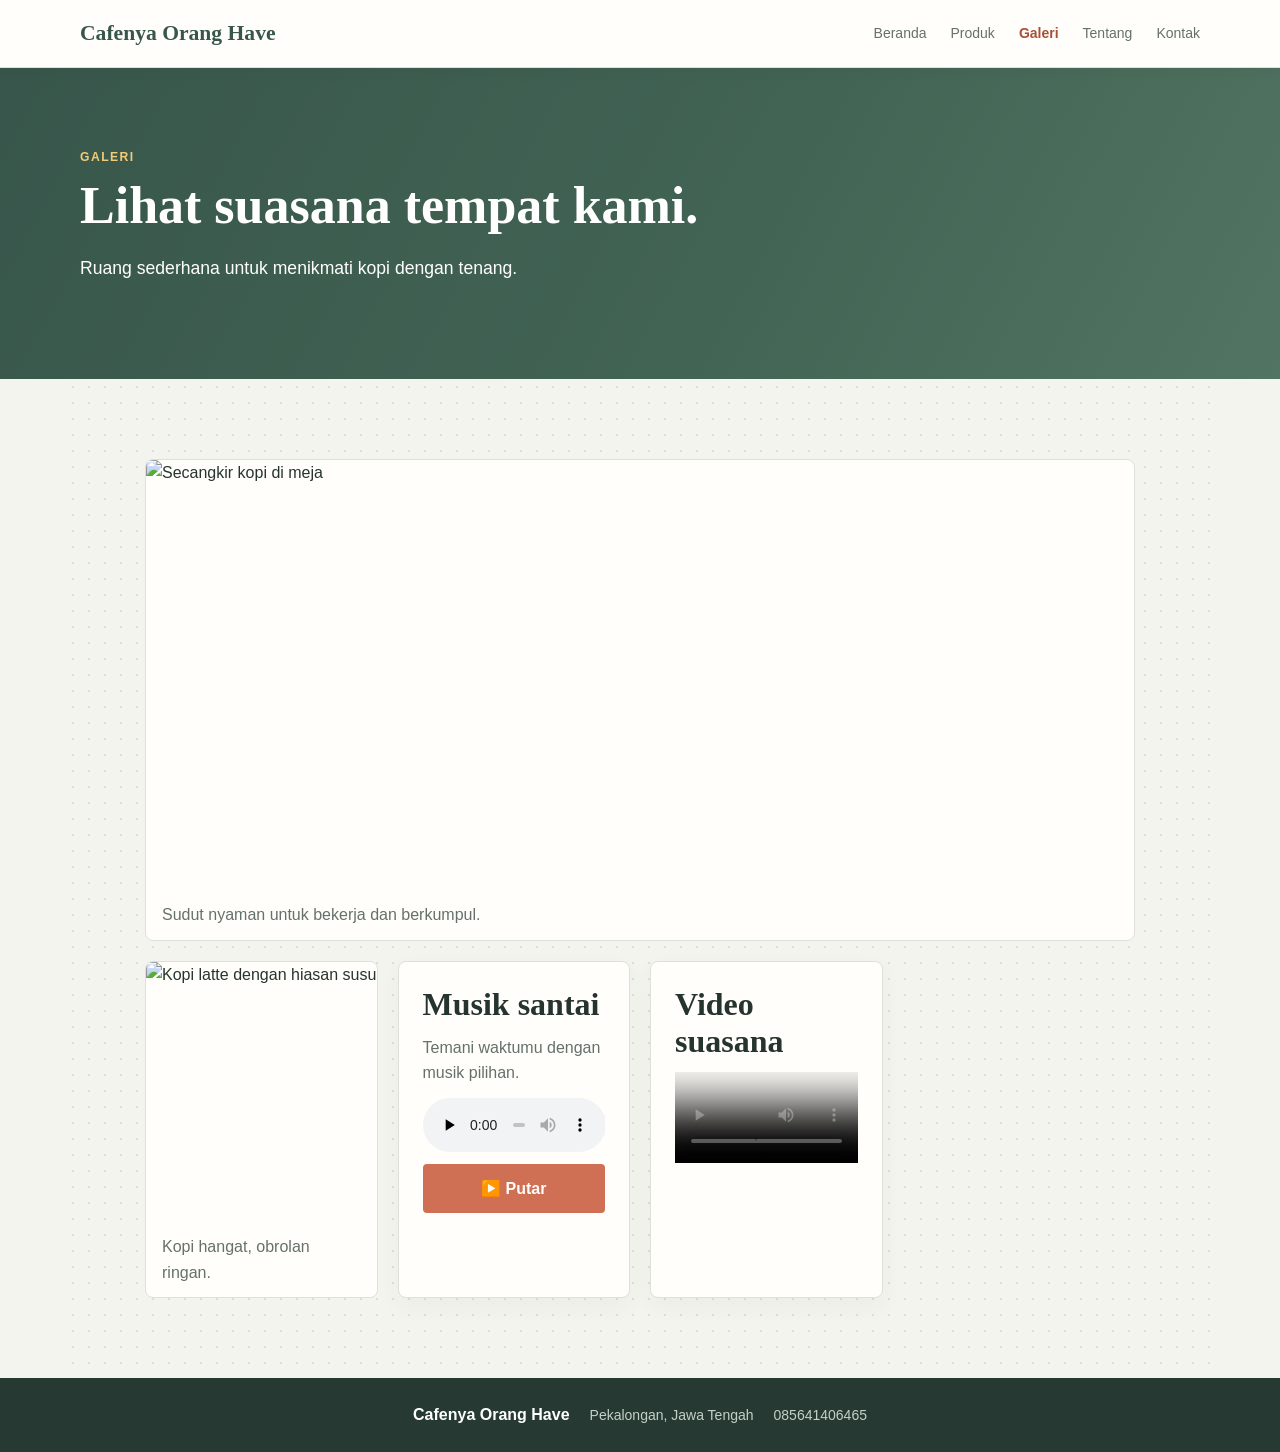
==== commit cf6b18f8: "Add product rendering with shared app script Co-authored-by: Copilot <223556219+Copilot@users.norepl" ====
--- a/galeri.html
+++ b/galeri.html
@@ -2,10 +2,10 @@
 <html lang="id">
 	<head><meta charset="UTF-8"><meta name="viewport" content="width=device-width, initial-scale=1.0"><title>Galeri | Cafenya Orang Have</title><link rel="stylesheet" href="css/style.css"><link rel="stylesheet" href="css/galeri.css"></head>
 <body>
-	<header class="site-header"><a class="logo" href="index.html">Cafenya Orang Have</a><nav aria-label="Navigasi utama"><a href="index.html">Beranda</a><a href="produk.html">Produk</a><a class="active" href="galeri.html">Galeri</a><a href="tentang.html">Tentang</a><a href="kontak.html">Kontak</a></nav></header>
+	<header class="site-header"><a class="logo" href="index.html">Cafenya Orang Have</a><button class="menu-toggle" type="button" aria-label="Buka menu navigasi" aria-expanded="false" aria-controls="primary-navigation"><span></span><span></span><span></span></button><nav class="primary-nav" id="primary-navigation" aria-label="Navigasi utama"><a href="index.html">Beranda</a><a href="produk.html">Produk</a><a class="active" href="galeri.html">Galeri</a><a href="tentang.html">Tentang</a><a href="kontak.html">Kontak</a></nav></header>
 	<main>
 		<section class="page-heading"><p class="eyebrow">GALERI</p><h1>Lihat suasana tempat kami.</h1><p>Ruang sederhana untuk menikmati kopi dengan tenang.</p></section>
 		<section class="section gallery-grid" aria-label="Galeri foto dan media"><figure class="gallery-main"><img src="https://assets.terradium.io/projects/a297a250-bbb0-5f55-bc32-b0bd9d6aa048/content/40d42fc2-e0ea-43e1-a3ba-d61d6334a533/featured.jpg" alt="Secangkir kopi di meja" width="1376" height="768"><figcaption>Sudut nyaman untuk bekerja dan berkumpul.</figcaption></figure><figure><img src="https://upload.wikimedia.org/wikipedia/commons/0/06/Latte_art.jpg" alt="Kopi latte dengan hiasan susu" width="1004" height="723"><figcaption>Kopi hangat, obrolan ringan.</figcaption></figure><article class="media-box"><h2>Musik santai</h2><p>Temani waktumu dengan musik pilihan.</p><audio id="cafeAudio" controls preload="none"><source src="https://www.soundhelix.com/examples/mp3/SoundHelix-Song-1.mp3" type="audio/mpeg">Browser tidak mendukung audio.</audio><button class="button button-primary" id="audioToggle" type="button">Putar musik</button></article><article class="media-box"><h2>Video suasana</h2><video controls preload="metadata" poster="https://upload.wikimedia.org/wikipedia/commons/0/06/Latte_art.jpg"><source src="https://interactive-examples.mdn.mozilla.net/media/cc0-videos/flower.mp4" type="video/mp4">Browser tidak mendukung video.</video></article></section>
 	</main>
-	<footer><strong>Cafenya Orang Have</strong><span>Pekalongan, Jawa Tengah</span><span>085641406465</span></footer><script src="js/script.js"></script>
+	<footer><strong>Cafenya Orang Have</strong><span>Pekalongan, Jawa Tengah</span><span>085641406465</span></footer><script src="js/app.js" defer></script>
 </body></html>
--- a/css/style.css
+++ b/css/style.css
@@ -41,7 +41,7 @@
 *::after { box-sizing: border-box; }
 html { scroll-behavior: smooth; }
 body { margin: 0; background: var(--cream); color: var(--ink); font-family: var(--font-body); font-size: var(--text-body); line-height: 1.6; }
-h1, h2, h3 { color: inherit; font-family: var(--font-display); line-height: 1.15; }
+h1, h2, h3 { color: inherit; font-family: var(--font-display); line-height: 1.15; overflow-wrap: anywhere; }
 h2 { font-size: 2rem; }
 img, video { display: block; max-width: 100%; }
 audio { max-width: 100%; }
@@ -53,6 +53,8 @@
 nav { display: flex; flex-wrap: wrap; gap: var(--space-6); }
 nav a { color: var(--muted); font-size: var(--text-small); text-decoration: none; }
 nav a:hover, nav a.active, nav a[aria-current="page"] { color: var(--accent-deep); font-weight: bold; }
+.menu-toggle { align-items: center; background: transparent; border: 1px solid var(--line); border-radius: var(--radius-sm); color: var(--coffee); cursor: pointer; display: none; flex-direction: column; gap: 5px; justify-content: center; min-height: 42px; min-width: 42px; padding: 9px; }
+.menu-toggle span { background: currentColor; display: block; height: 2px; width: 22px; }
 .nav { align-items: center; flex: 1; }
 .nav ul { display: flex; flex-wrap: wrap; gap: var(--space-5); list-style: none; margin: 0 0 0 auto; padding: 0; }
 .nav a { display: inline-block; padding: var(--space-2) 0; }
@@ -70,7 +72,7 @@
 
 .section { margin: 0 auto; max-width: 1150px; padding: var(--space-20) var(--page-gutter); }
 .section h2, .info-box h2, .media-box h2 { margin: var(--space-2) 0 var(--space-3); }
-.section-lead { color: var(--muted); max-width: 650px; }
+.section-lead { color: var(--muted); max-width: 650px; overflow-wrap: anywhere; }
 .button-row { display: flex; flex-wrap: wrap; gap: var(--space-3); margin-top: var(--space-7); }
 .button { border: 0; border-radius: var(--radius-sm); cursor: pointer; display: inline-block; font: inherit; font-weight: bold; padding: var(--space-3) var(--space-5); text-decoration: none; }
 .button-primary { background: var(--accent); color: #fffefa; }
@@ -116,6 +118,7 @@
 .text-link { color: var(--coffee); font-weight: bold; }
 .contact-section { max-width: 1250px; }
 .contact-layout { display: grid; gap: var(--space-12); grid-template-columns: minmax(220px, .7fr) minmax(0, 1.3fr); }
+.contact-layout > * { min-width: 0; }
 .contact-layout h2 { margin: var(--space-2) 0 var(--space-3); }
 .contact-form { background: var(--paper); border: 1px solid var(--line); border-radius: var(--radius-md); box-shadow: 0 8px 22px rgba(38, 58, 51, .045); padding: var(--space-7); }
 .field { display: grid; gap: 6px; margin-bottom: var(--space-4); }
@@ -140,15 +143,18 @@
 footer span { color: var(--footer-muted); font-size: var(--text-small); }
 
 @media (max-width: 760px) {
-  .site-header { align-items: flex-start; flex-direction: column; gap: var(--space-3); }
+  .site-header { align-items: center; flex-wrap: wrap; gap: var(--space-3); }
+  .menu-toggle { display: flex; margin-left: auto; }
+  .site-header nav.primary-nav { display: none; flex-direction: column; gap: var(--space-2); padding-top: var(--space-2); width: 100%; }
+  .site-header nav.primary-nav.is-open { display: flex; }
+  .site-header nav.primary-nav a { padding: var(--space-2) 0; }
   .nav { align-items: flex-start; width: 100%; }
   .nav ul { gap: var(--space-2) var(--space-4); margin-left: 0; }
-  nav:not(.nav) { gap: var(--space-3); }
   .hero { min-height: 520px; padding: var(--space-15) 7%; }
   .page-heading { padding: var(--space-15) 7%; }
   .section { padding-bottom: var(--space-15); padding-top: var(--space-15); }
   .feature-grid, .info-grid, .product-grid, .gallery-grid, .split-section { grid-template-columns: 1fr; }
-  .contact-layout, .form-grid { grid-template-columns: 1fr; }
+  .contact-layout, .form-grid { grid-template-columns: minmax(0, 1fr); }
   .contact-layout { gap: var(--space-8); }
   .gallery-main { grid-column: auto; }
   .gallery-main img, .gallery-grid figure img { height: 280px !important; }
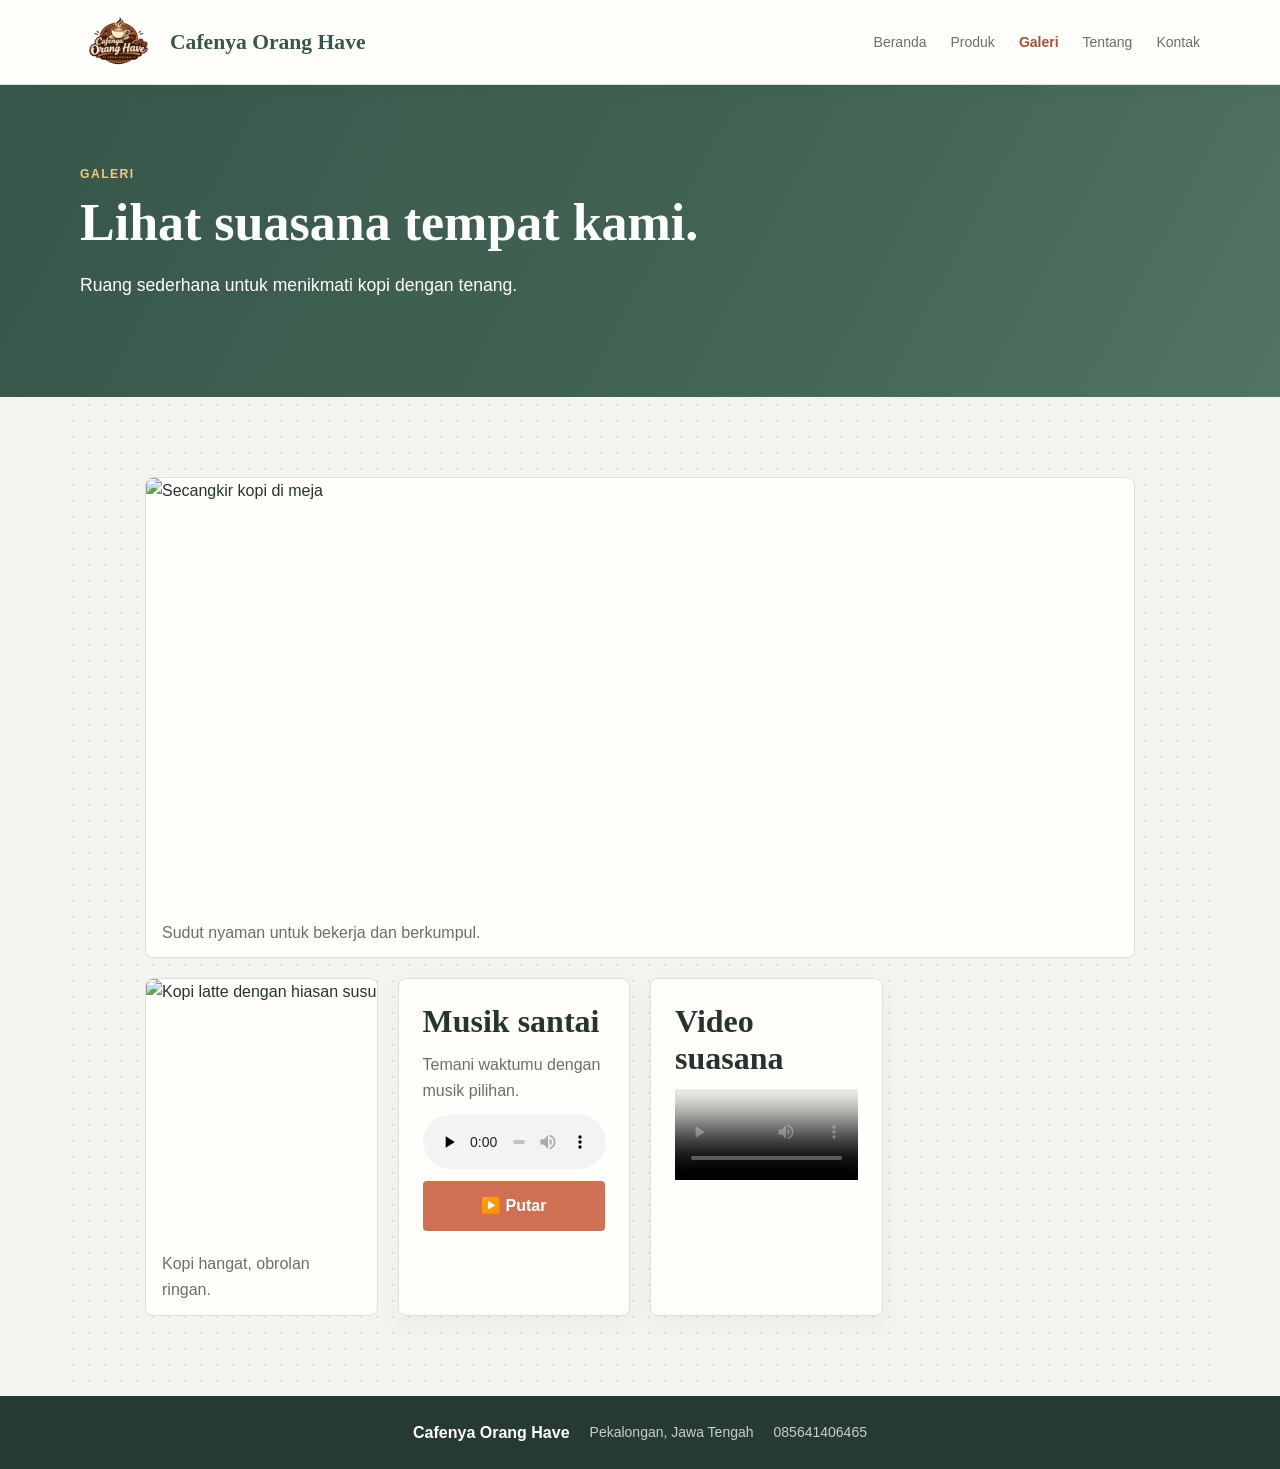
==== commit 2d27ff56: "PO 10: tambah data produk" ====
--- a/galeri.html
+++ b/galeri.html
@@ -2,7 +2,7 @@
 <html lang="id">
 	<head><meta charset="UTF-8"><meta name="viewport" content="width=device-width, initial-scale=1.0"><title>Galeri | Cafenya Orang Have</title><link rel="stylesheet" href="css/style.css"><link rel="stylesheet" href="css/galeri.css"></head>
 <body>
-	<header class="site-header"><a class="logo" href="index.html">Cafenya Orang Have</a><button class="menu-toggle" type="button" aria-label="Buka menu navigasi" aria-expanded="false" aria-controls="primary-navigation"><span></span><span></span><span></span></button><nav class="primary-nav" id="primary-navigation" aria-label="Navigasi utama"><a href="index.html">Beranda</a><a href="produk.html">Produk</a><a class="active" href="galeri.html">Galeri</a><a href="tentang.html">Tentang</a><a href="kontak.html">Kontak</a></nav></header>
+	<header class="site-header"><a class="logo" href="index.html"><img src="asseets/images/Logo.png.png" alt=""><span>Cafenya Orang Have</span></a><button class="menu-toggle" type="button" aria-label="Buka menu navigasi" aria-expanded="false" aria-controls="primary-navigation"><span></span><span></span><span></span></button><nav class="primary-nav" id="primary-navigation" aria-label="Navigasi utama"><a href="index.html">Beranda</a><a href="produk.html">Produk</a><a class="active" href="galeri.html" aria-current="page">Galeri</a><a href="tentang.html">Tentang</a><a href="kontak.html">Kontak</a></nav></header>
 	<main>
 		<section class="page-heading"><p class="eyebrow">GALERI</p><h1>Lihat suasana tempat kami.</h1><p>Ruang sederhana untuk menikmati kopi dengan tenang.</p></section>
 		<section class="section gallery-grid" aria-label="Galeri foto dan media"><figure class="gallery-main"><img src="https://assets.terradium.io/projects/a297a250-bbb0-5f55-bc32-b0bd9d6aa048/content/40d42fc2-e0ea-43e1-a3ba-d61d6334a533/featured.jpg" alt="Secangkir kopi di meja" width="1376" height="768"><figcaption>Sudut nyaman untuk bekerja dan berkumpul.</figcaption></figure><figure><img src="https://upload.wikimedia.org/wikipedia/commons/0/06/Latte_art.jpg" alt="Kopi latte dengan hiasan susu" width="1004" height="723"><figcaption>Kopi hangat, obrolan ringan.</figcaption></figure><article class="media-box"><h2>Musik santai</h2><p>Temani waktumu dengan musik pilihan.</p><audio id="cafeAudio" controls preload="none"><source src="https://www.soundhelix.com/examples/mp3/SoundHelix-Song-1.mp3" type="audio/mpeg">Browser tidak mendukung audio.</audio><button class="button button-primary" id="audioToggle" type="button">Putar musik</button></article><article class="media-box"><h2>Video suasana</h2><video controls preload="metadata" poster="https://upload.wikimedia.org/wikipedia/commons/0/06/Latte_art.jpg"><source src="https://interactive-examples.mdn.mozilla.net/media/cc0-videos/flower.mp4" type="video/mp4">Browser tidak mendukung video.</video></article></section>
--- a/css/style.css
+++ b/css/style.css
@@ -50,6 +50,8 @@
 
 .site-header { align-items: center; background: var(--paper); border-bottom: 1px solid var(--line); box-shadow: 0 3px 14px rgba(38, 58, 51, .05); display: flex; justify-content: space-between; padding: var(--space-4) var(--page-gutter); position: sticky; top: 0; z-index: 10; }
 .logo, .brand { color: var(--coffee); font-family: var(--font-display); font-size: 1.35rem; font-weight: bold; text-decoration: none; }
+.site-header .logo { align-items: center; display: inline-flex; gap: var(--space-3); }
+.logo img { height: 52px; object-fit: contain; width: auto; }
 nav { display: flex; flex-wrap: wrap; gap: var(--space-6); }
 nav a { color: var(--muted); font-size: var(--text-small); text-decoration: none; }
 nav a:hover, nav a.active, nav a[aria-current="page"] { color: var(--accent-deep); font-weight: bold; }
@@ -93,6 +95,9 @@
 .product-card h2 { font-size: 1.3rem; margin: var(--space-2) 0; }
 .product-card p { flex: 1; margin-bottom: var(--space-3); }
 .product-card strong { color: var(--coffee); padding-top: var(--space-2); }
+.product-stock { display: inline-block; font-size: var(--text-small); font-weight: bold; }
+.stock-available { color: var(--coffee); }
+.stock-out { color: var(--accent-deep); }
 .product-card .button { align-self: flex-start; font-size: .75rem; padding: var(--space-1) var(--space-3); }
 .product-actions { display: flex; flex-wrap: wrap; gap: var(--space-2); margin-top: var(--space-4); }
 .tag { color: var(--coffee); font-size: .75rem; font-weight: bold; letter-spacing: .08em; text-transform: uppercase; }
